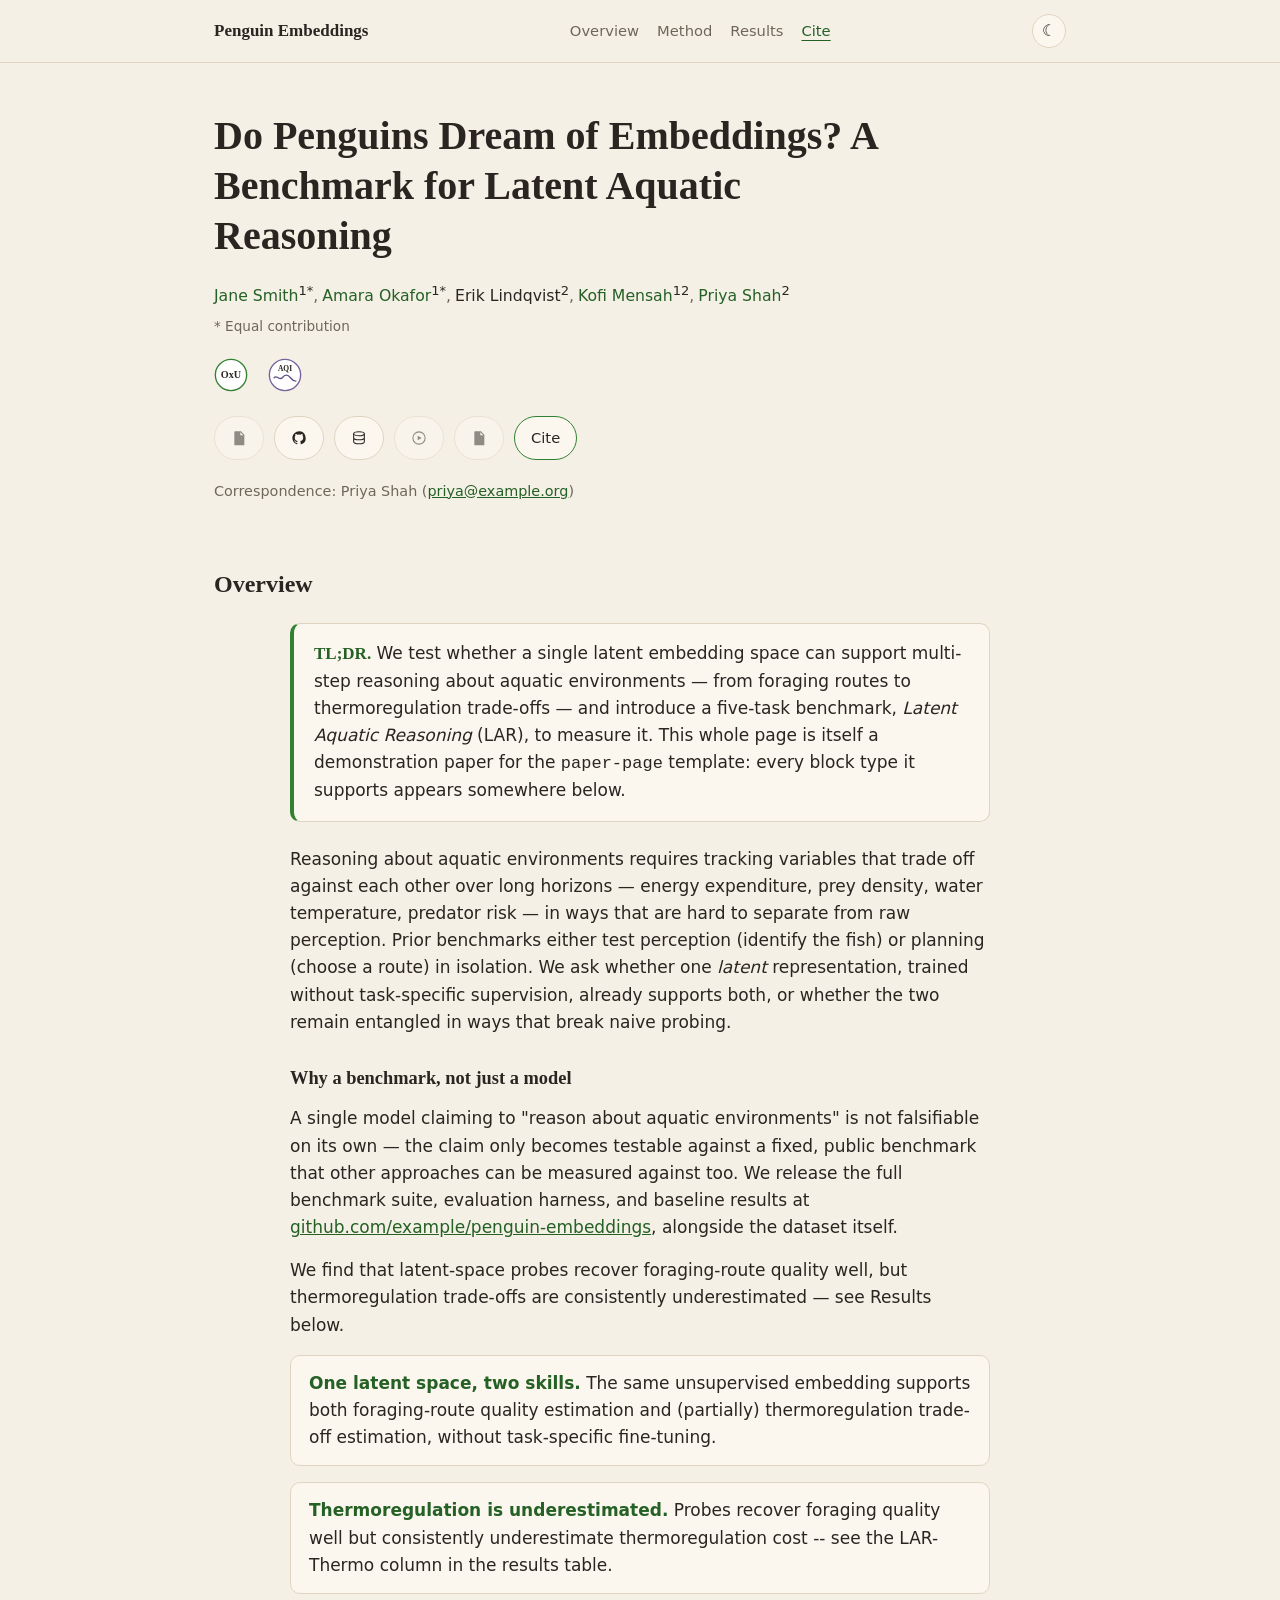
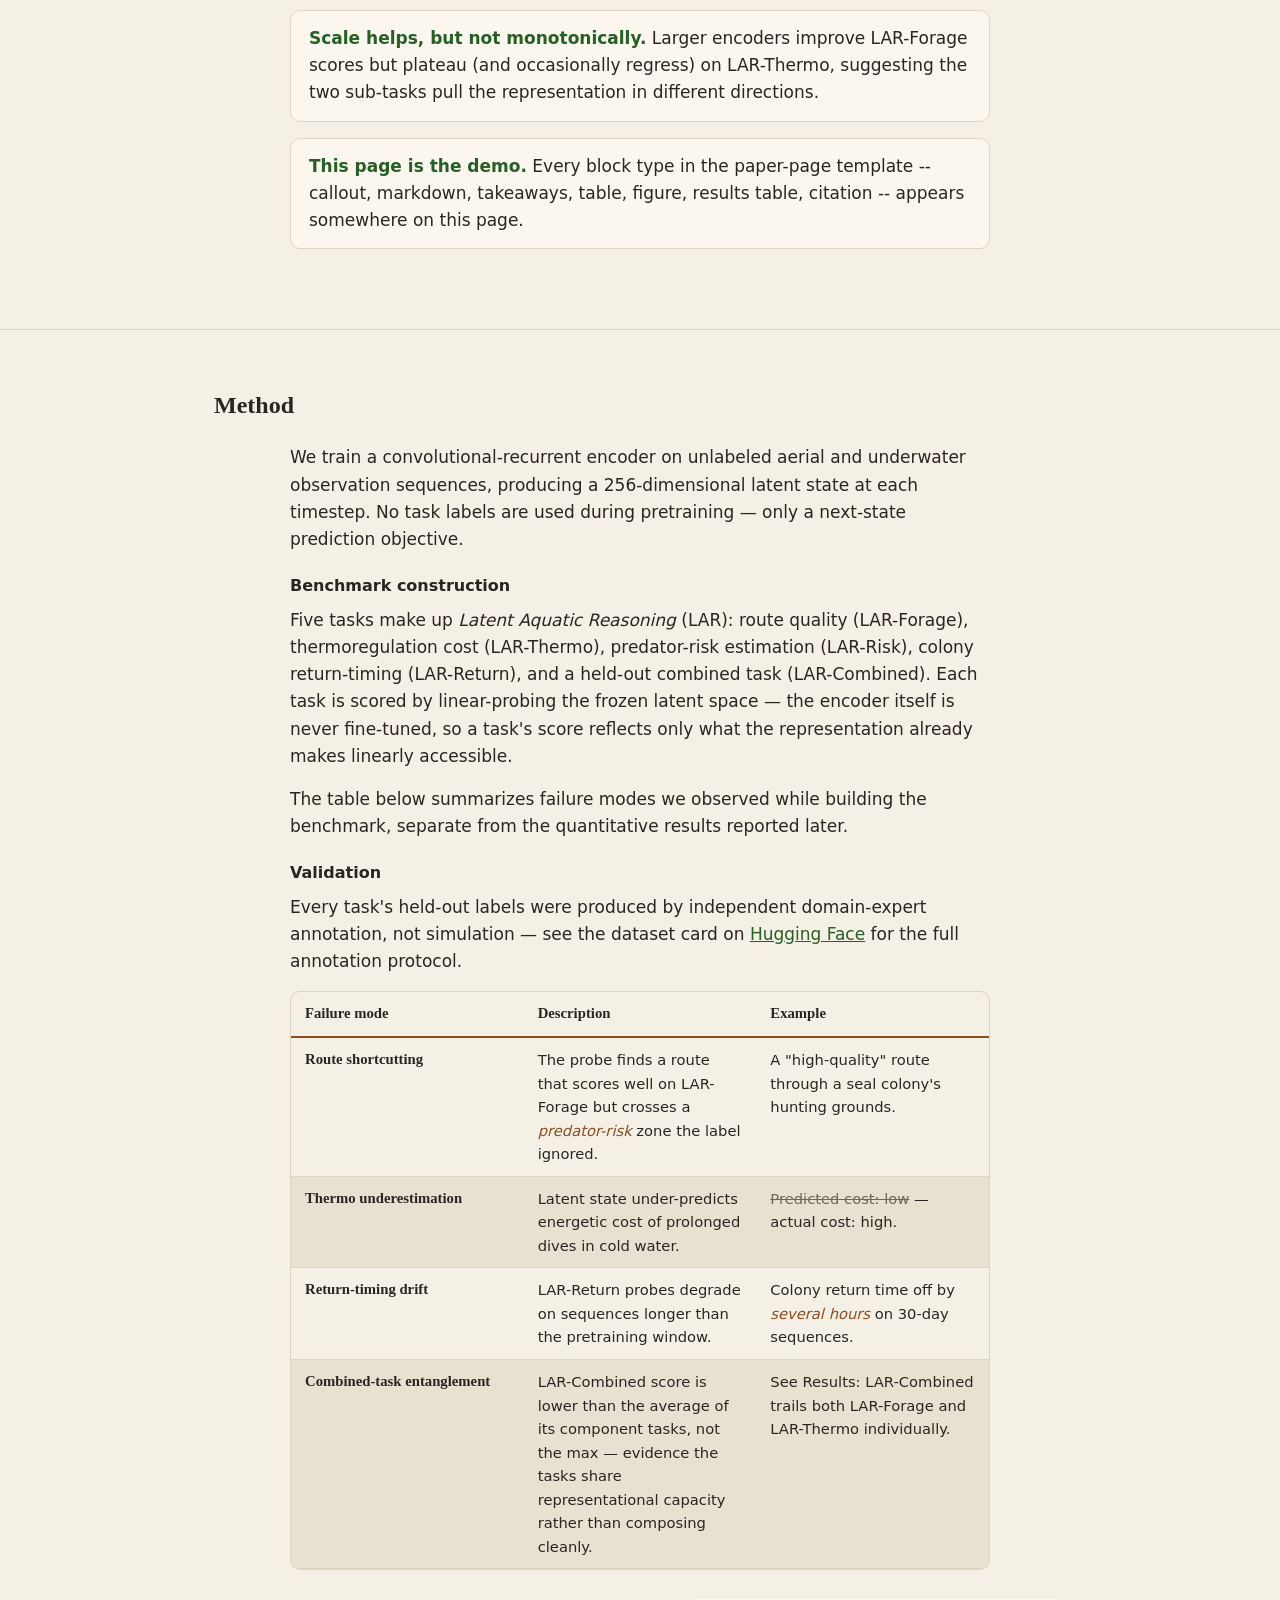
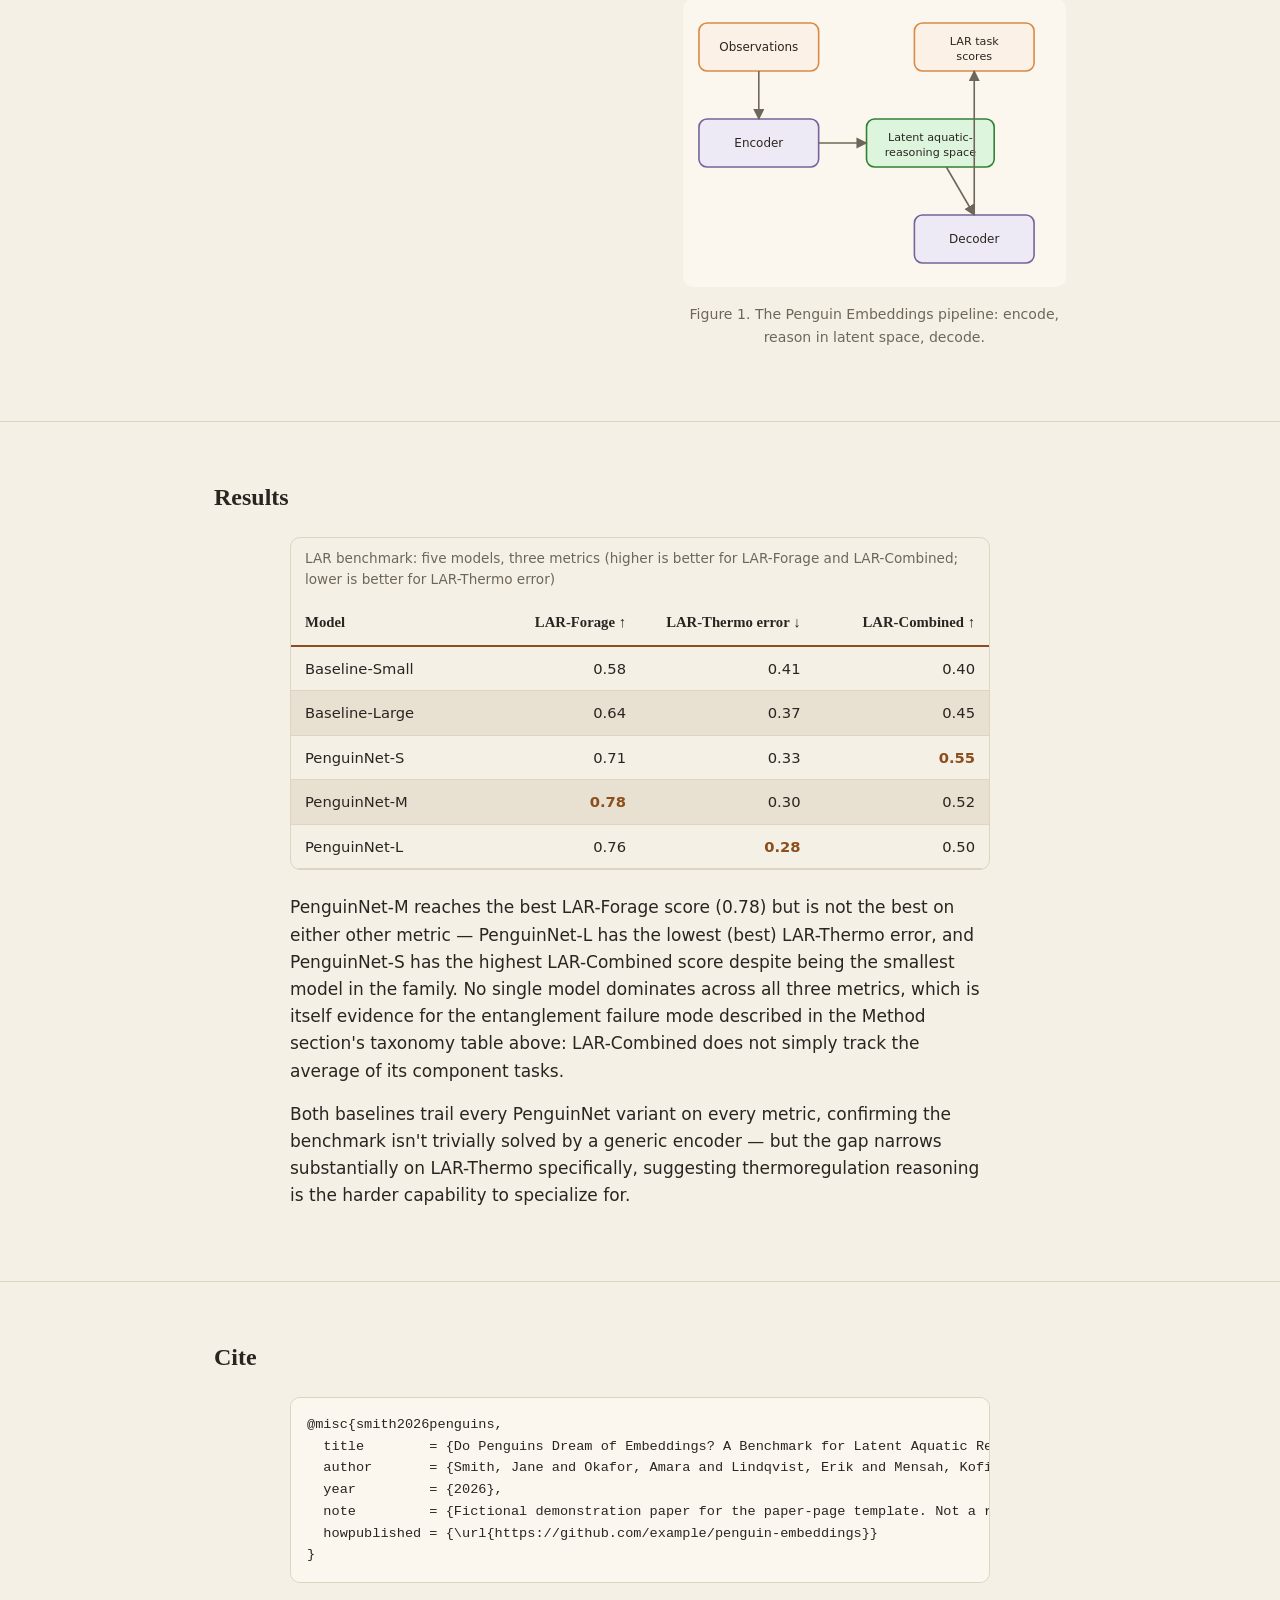
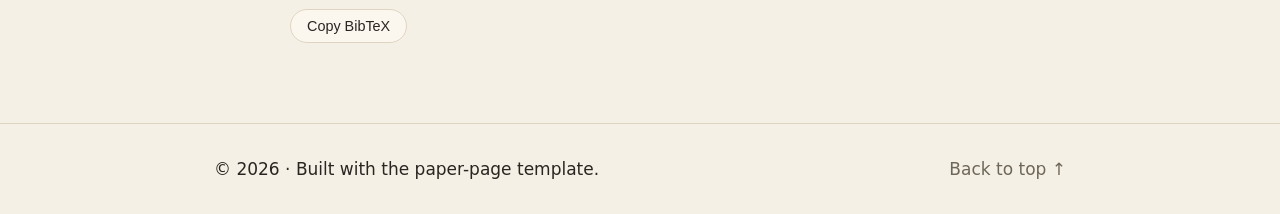
==== index.html @ 6094ab3c "Initial commit: paper page site scaffold Co-Authored-By: Claude Sonnet 5 <noreply@anthropic.com>" ====
<!doctype html>
<html lang="en">
<head>
<meta charset="UTF-8">
<meta name="viewport" content="width=device-width, initial-scale=1.0">

<!-- Favicon -- set once, matches project.yaml's social.favicon by hand until
     scripts/build.py exists to generate this from project.yaml directly
     (see tasks/00-overview.md's "out of scope" note). -->
<link rel="icon" type="image/svg+xml" href="assets/favicon.svg">

<!-- ============================================================
     Metadata below is PLACEHOLDER, hand-authored to match this demo
     paper's own project.yaml (tasks/06-demo-content.md). Forking this
     template today means updating project.yaml AND these tags by hand --
     see docs/01-principles.md #2 and tasks/00-overview.md's "out of
     scope" note. scripts/build.py (future) removes this duplication.
     ============================================================ -->
<title>Do Penguins Dream of Embeddings? A Benchmark for Latent Aquatic Reasoning</title>
<meta name="description" content="A benchmark and template demonstration paper testing whether latent embeddings support aquatic reasoning tasks, used here to exercise every block type in the paper-page template.">
<link rel="canonical" href="TODO">

<meta property="og:type" content="article">
<meta property="og:title" content="Do Penguins Dream of Embeddings? A Benchmark for Latent Aquatic Reasoning">
<meta property="og:description" content="A benchmark and template demonstration paper testing whether latent embeddings support aquatic reasoning tasks.">
<meta property="og:image" content="TODO -- absolute URL to assets/og-image.svg">
<meta property="og:url" content="TODO">

<meta name="twitter:card" content="summary_large_image">
<meta name="twitter:title" content="Do Penguins Dream of Embeddings? A Benchmark for Latent Aquatic Reasoning">
<meta name="twitter:description" content="A benchmark and template demonstration paper testing whether latent embeddings support aquatic reasoning tasks.">
<meta name="twitter:image" content="assets/og-image.svg">

<meta name="citation_title" content="Do Penguins Dream of Embeddings? A Benchmark for Latent Aquatic Reasoning">
<meta name="citation_author" content="Smith, Jane">
<meta name="citation_author" content="Okafor, Amara">
<meta name="citation_author" content="Lindqvist, Erik">
<meta name="citation_author" content="Mensah, Kofi">
<meta name="citation_author" content="Shah, Priya">

<link rel="stylesheet" href="template/css/style.css">

<!-- Engine scripts, in dependency order -->
<script src="template/js/palettes.js"></script>
<script src="template/js/theme.js"></script>

<!-- ============================================================
     THEME BOOTSTRAP -- applies a default palette + light/dark mode
     before first paint (no flash of unstyled content). render.js
     re-applies the *configured* palette once project.yaml loads -- a
     brief palette swap is possible, not a layout flash. See
     tasks/02-engine-shell.md's accepted tradeoff (build.py, deferred,
     will remove this by inlining the configured palette statically).
     ============================================================ -->
<script>
  (function () {
    try {
      var stored = localStorage.getItem("theme");
      var mode = stored || (window.matchMedia("(prefers-color-scheme: dark)").matches ? "dark" : "light");
      document.documentElement.setAttribute("data-theme", mode);
      if (typeof applyTheme === "function") applyTheme({ palette: "sage", overrides: {} }, mode);
    } catch (e) {
      /* localStorage/matchMedia unavailable -- default light stylesheet applies. */
    }
  })();
</script>
</head>
<body>

<a class="skip-link" href="#main">Skip to content</a>
<div id="scroll-progress" aria-hidden="true"></div>

<header class="site-header">
  <div class="nav-inner">
    <a class="wordmark" id="wordmark" href="#top"></a>
    <nav id="site-nav" aria-label="Section"></nav>
    <button id="theme-toggle" type="button" aria-label="Switch to dark theme" aria-pressed="false">☾</button>
  </div>
</header>

<section id="top" class="hero">
  <div class="wrap">
    <h1 id="hero-title"></h1>
    <ul id="author-list"></ul>
    <p id="equal-contribution-note" hidden>* Equal contribution</p>
    <div id="affiliation-logos"></div>
    <div id="resource-buttons"></div>
    <p id="correspondence" hidden>
      Correspondence: <span id="correspondence-name"></span>
      (<a id="correspondence-email" href="#"></a>)
    </p>
  </div>
</section>

<!-- Entirely built by template/js/render.js from project.yaml's sections[] --
     no per-paper markup belongs here, only what the engine generates. -->
<main id="main"></main>

<footer class="site-footer">
  <div class="wrap">
    <div id="footer-note"></div>
    <a href="#top">Back to top ↑</a>
  </div>
</footer>

<noscript>
  <p style="padding:24px;max-width:700px;margin:0 auto;">
    This page needs JavaScript to load its content (title, authors, sections) from
    project.yaml/authors.yaml/content/. Please enable JavaScript, or see this
    repository's source files directly.
  </p>
</noscript>

<!-- Engine scripts, in dependency order. yaml-lite.js/palettes.js/theme.js are
     loaded in <head> already (palettes.js/theme.js needed pre-paint; yaml-lite.js
     is needed before render.js runs but has no pre-paint role). -->
<script src="template/js/yaml-lite.js"></script>
<script src="template/js/markdown.js"></script>
<script src="template/js/tables.js"></script>
<script src="template/js/results-table.js"></script>
<script src="template/js/blocks.js"></script>
<script src="template/js/people.js"></script>
<script src="template/js/render.js"></script>

</body>
</html>
---- template/css/style.css ----
/* ============================================================================
   PAPER-PAGE ENGINE STYLESHEET
   ============================================================================
   Every rule below reads colours/fonts/sizes only from the CSS custom
   properties declared under THEME TOKENS. template/js/theme.js overwrites
   those properties at runtime from project.yaml's theme: block (see
   tasks/03-engine-js-foundation.md) -- the literal values in :root and
   [data-theme="dark"] below are only the no-JS fallback (same convention as
   when-rubrics-fail/legal-reward-bench). They default to the "sage" named
   palette (template/js/palettes.js) so a JS-disabled visitor still sees a
   coherent, on-brand page rather than unstyled HTML.
   ============================================================================ */

*, *::before, *::after { box-sizing: border-box; }
html { scroll-padding-top: var(--header-height, 72px); }
body { margin: 0; }

/* ----------------------------------------------------------------------
   THEME TOKENS
   ---------------------------------------------------------------------- */
:root {
  --color-bg: #F5F0E6;
  --color-surface: #FBF7EF;
  --color-text: #2A2521;
  --color-text-muted: #6E6759;
  --color-border: #DED4C0;
  --color-rule: #C9BC9E;
  --color-link: #256025;
  --color-link-hover: #16350F;
  --color-focus: #256025;

  --green-dark: #328132;   --green-mid: #61CA53;   --green-light: #DCF5DC;   --green-text: #256025;
  --purple-dark: #75639B;  --purple-mid: #B7A9D6;  --purple-light: #EEEAF5;  --purple-text: #5F5085;
  --orange-dark: #D98A45;  --orange-mid: #F1C38F;  --orange-light: #FBF1E6;  --orange-text: #8C4E1C;

  --font-serif: ui-serif, Georgia, "Iowan Old Style", "Times New Roman", serif;
  --font-sans: system-ui, -apple-system, "Segoe UI", Roboto, sans-serif;
  --font-mono: ui-monospace, SFMono-Regular, Consolas, "Liberation Mono", monospace;
  --font-size-hero-title: clamp(1.7rem, 3.4vw, 2.5rem);
  --font-size-body: 17px;
  --font-size-body-mobile: 16px;

  --content-width: 900px;
  --prose-width: 700px;
  --radius: 10px;
  --radius-pill: 999px;
}

[data-theme="dark"] {
  --color-bg: #1E1A16;
  --color-surface: #28231E;
  --color-text: #EDE6D8;
  --color-text-muted: #A79C8A;
  --color-border: #3A332B;
  --color-rule: #453D33;
  --color-link: #6E9C64;
  --color-link-hover: #86B77B;
  --color-focus: #6E9C64;

  --green-dark: #61CA53;   --green-mid: #61CA53;   --green-light: #26301F;   --green-text: #6E9C64;
  --purple-dark: #B7A9D6;  --purple-mid: #B7A9D6;  --purple-light: #2A2733;  --purple-text: #C6BADF;
  --orange-dark: #D98A45;  --orange-mid: #F1C38F;  --orange-light: #332822;  --orange-text: #E2A468;
}

/* ----------------------------------------------------------------------
   BASE
   ---------------------------------------------------------------------- */
body {
  background: var(--color-bg);
  color: var(--color-text);
  font-family: var(--font-sans);
  font-size: var(--font-size-body);
  line-height: 1.6;
}
a { color: var(--color-link); }
a:hover, a:focus-visible { color: var(--color-link-hover); }
:focus-visible { outline: 2px solid var(--color-focus); outline-offset: 2px; }

.skip-link {
  position: absolute; left: -9999px; top: 0; z-index: 100;
  background: var(--color-surface); color: var(--color-text);
  padding: 10px 16px; border-radius: var(--radius);
}
.skip-link:focus { left: 12px; top: 12px; }

#scroll-progress {
  position: fixed; top: 0; left: 0; height: 2px; width: 0%;
  background: var(--green-dark); z-index: 200; transition: width 80ms linear;
}

.wrap {
  max-width: var(--content-width);
  margin: 0 auto;
  padding: 0 24px;
  display: flow-root; /* contains floated figures */
}

/* ----------------------------------------------------------------------
   HEADER / NAV
   ---------------------------------------------------------------------- */
.site-header {
  position: sticky; top: 0; z-index: 50;
  background: color-mix(in srgb, var(--color-bg), transparent 8%);
  backdrop-filter: blur(6px);
  border-bottom: 1px solid var(--color-border);
}
.nav-inner {
  max-width: var(--content-width); margin: 0 auto; padding: 14px 24px;
  display: flex; align-items: center; justify-content: space-between; gap: 16px;
}
.wordmark { font-family: var(--font-serif); font-weight: 700; text-decoration: none; color: var(--color-text); }
#site-nav { display: flex; align-items: center; gap: 18px; }
#site-nav a { color: var(--color-text-muted); text-decoration: none; font-size: 0.92rem; }
#site-nav a[aria-current="true"] { color: var(--green-text); text-decoration: underline; text-underline-offset: 4px; }
#theme-toggle {
  width: 34px; height: 34px; border-radius: 50%;
  border: 1px solid var(--color-border); background: var(--color-surface); color: var(--color-text);
  cursor: pointer; font-size: 1rem; line-height: 1;
}
#theme-toggle:hover { border-color: var(--green-dark); }

/* ----------------------------------------------------------------------
   HERO
   ---------------------------------------------------------------------- */
.hero { padding: 48px 0 40px; }
#hero-title {
  font-family: var(--font-serif); font-size: var(--font-size-hero-title);
  line-height: 1.25; max-width: var(--prose-width); margin: 0 0 20px;
}
#author-list { list-style: none; margin: 0 0 8px; padding: 0; display: flex; flex-wrap: wrap; gap: 0 4px; }
.author { font-size: 0.98rem; }
.author a { text-decoration: none; }
.author a:hover { text-decoration: underline; }
.author-noLink { color: var(--color-text); }
.author-sep { color: var(--color-text-muted); }
#equal-contribution-note { font-size: 0.85rem; color: var(--color-text-muted); margin: 0 0 20px; }

#affiliation-logos { display: flex; align-items: center; gap: 20px; margin: 4px 0 24px; flex-wrap: wrap; }
#affiliation-logos img { height: 34px; width: auto; }
[data-theme="dark"] #affiliation-logos img.affiliation-logo-invert { filter: invert(1) brightness(1.6); }

#resource-buttons { display: flex; flex-wrap: wrap; gap: 10px; margin-bottom: 20px; }
.btn {
  display: inline-flex; align-items: center; gap: 8px;
  padding: 9px 16px; border-radius: var(--radius-pill);
  border: 1px solid var(--color-border); background: var(--color-surface);
  color: var(--color-text); text-decoration: none; font-size: 0.92rem;
}
.btn:hover { border-color: var(--green-dark); background: var(--green-light); color: var(--color-text); }
.btn-disabled { opacity: 0.5; cursor: default; }
.btn-disabled:hover { border-color: var(--color-border); background: var(--color-surface); }
.btn-cite { border-color: var(--green-dark); }
.btn-icon { width: 16px; height: 16px; display: inline-block; }
.btn-icon-arxiv { width: auto; height: 14px; }
.visually-hidden {
  position: absolute; width: 1px; height: 1px; padding: 0; margin: -1px;
  overflow: hidden; clip: rect(0,0,0,0); white-space: nowrap; border: 0;
}

#correspondence { font-size: 0.9rem; color: var(--color-text-muted); }
#correspondence a { color: var(--color-link); }

/* ----------------------------------------------------------------------
   MAIN / SECTION RHYTHM
   ---------------------------------------------------------------------- */
main#main > section {
  padding: 56px 0; border-top: 1px solid var(--color-border);
}
/* Consecutive sections that belong to the same logical group in project.yaml
   (i.e. every section except the first rendered) keep this rhythm; the very
   first rendered section reads as a continuation of the hero, not a new
   "chapter" -- no border/top padding. Unlike the current repos' hardcoded
   #overview/#problem/#takeaways rule, this targets the FIRST section render.js
   generates, generically, whatever its id. */
main#main > section:first-child { border-top: none; padding-top: 8px; }

/* Descendant (not just direct-child) selectors -- a section's own title is
   a direct .wrap > h2, but mdBlock's heading pass (template/js/markdown.js)
   can also emit h2/h3/h4 nested one level deeper inside a block's own
   container div, and both should read consistently. */
main#main h2 {
  font-family: var(--font-serif); font-size: 1.5rem; margin: 0 0 20px;
}
main#main h3 {
  font-family: var(--font-serif); font-size: 1.15rem; margin: 28px 0 12px;
}
main#main h4 {
  font-family: var(--font-sans); font-size: 1rem; font-weight: 700; margin: 20px 0 8px;
}

.prose, .block-markdown {
  max-width: var(--prose-width); margin: 0 auto;
}
.prose p, .block-markdown p { margin: 0 0 16px; }
.prose ul, .prose ol, .block-markdown ul, .block-markdown ol { max-width: var(--prose-width); margin: 0 auto 16px; padding-left: 1.4em; }

.block-unsupported {
  max-width: var(--prose-width); margin: 0 auto 16px;
  padding: 12px 16px; border: 1px dashed var(--color-border); border-radius: var(--radius);
  color: var(--color-text-muted); font-size: 0.9rem;
}

/* ----------------------------------------------------------------------
   FIGURES
   ---------------------------------------------------------------------- */
figure { max-width: var(--prose-width); margin: 24px auto; text-align: center; }
figure img { max-width: 100%; border-radius: var(--radius); }
figcaption { font-size: 0.88rem; color: var(--color-text-muted); margin-top: 8px; }

.fig-left, .fig-right { max-width: 45%; margin-bottom: 1em; }
.fig-left { float: left; margin: 0.3em 24px 1em 0; }
.fig-right { float: right; margin: 0.3em 0 1em 24px; }

/* ----------------------------------------------------------------------
   TABLES (qualitative + results)
   ---------------------------------------------------------------------- */
.table-scroll {
  max-width: var(--prose-width); margin: 0 auto 24px;
  border: 1px solid var(--color-border); border-radius: var(--radius);
  overflow-x: auto;
}
.md-table { table-layout: fixed; width: 100%; min-width: 480px; border-collapse: collapse; font-size: 0.92rem; }
.md-table caption { text-align: left; padding: 10px 14px; font-size: 0.85rem; color: var(--color-text-muted); }
.md-table thead th {
  font-family: var(--font-serif); font-weight: 700; text-align: left;
  padding: 10px 14px; border-bottom: 2px solid var(--orange-text);
}
.md-table td { padding: 10px 14px; border-bottom: 1px solid var(--color-border); vertical-align: top; }
.md-table tbody tr:nth-child(even) td {
  background: color-mix(in srgb, var(--color-bg), var(--color-border) 55%);
}
[data-theme="dark"] .md-table tbody tr:nth-child(even) td { background: var(--color-surface); }
.md-table-key { font-family: var(--font-serif); font-weight: 700; }
.md-table em { font-style: italic; color: var(--orange-text); }
.md-table s { color: var(--color-text-muted); }

.results-table td[data-col-type="number"], .results-table th[data-col-type="number"] {
  text-align: right; font-variant-numeric: tabular-nums;
}
.results-table td.best { font-weight: 700; color: var(--orange-text); }

@media (max-width: 600px) {
  .md-table td:nth-child(3), .md-table th:nth-child(3) { display: none; }
  .md-table td, .md-table thead th { padding: 8px 10px; font-size: 0.85rem; }
  .fig-left, .fig-right { float: none; max-width: var(--prose-width); margin: 0.3em auto 1em; text-align: center; }
}

/* ----------------------------------------------------------------------
   TAKEAWAYS
   ---------------------------------------------------------------------- */
.takeaways-grid {
  display: flex; flex-direction: column; gap: 16px;
  max-width: var(--prose-width); margin: 0 auto 24px;
}
.takeaway {
  display: block; background: var(--color-surface); border: 1px solid var(--color-border);
  border-radius: var(--radius); padding: 14px 18px; text-decoration: none; color: inherit;
}
a.takeaway:hover, a.takeaway:focus-visible { background: var(--green-light); border-color: var(--green-dark); }
.takeaway strong { color: var(--green-text); }

/* ----------------------------------------------------------------------
   CALLOUT
   ---------------------------------------------------------------------- */
.callout {
  max-width: var(--prose-width); margin: 0 auto 24px;
  background: var(--color-surface); border: 1px solid var(--color-border);
  border-left: 4px solid var(--green-dark); border-radius: var(--radius);
  padding: 16px 20px;
}
.callout p { margin: 0 0 10px; }
.callout p:last-child { margin-bottom: 0; }
.callout strong { color: var(--green-text); font-family: var(--font-serif); }
.callout-tldr { border-left-color: var(--green-dark); }

/* ----------------------------------------------------------------------
   CITATION
   ---------------------------------------------------------------------- */
.citation-block { max-width: var(--prose-width); margin: 0 auto; }
#bibtex-block {
  background: var(--color-surface); border: 1px solid var(--color-border); border-radius: var(--radius);
  padding: 16px; font-family: var(--font-mono); font-size: 0.85rem; overflow-x: auto; white-space: pre;
}
#copy-bibtex-btn {
  margin-top: 12px; padding: 8px 16px; border-radius: var(--radius-pill);
  border: 1px solid var(--color-border); background: var(--color-surface); color: var(--color-text);
  cursor: pointer; font-size: 0.9rem;
}
#copy-bibtex-btn.copied { border-color: var(--green-dark); color: var(--green-text); }

/* ----------------------------------------------------------------------
   FOOTER
   ---------------------------------------------------------------------- */
.site-footer { border-top: 1px solid var(--color-border); padding: 32px 0; margin-top: 24px; }
.site-footer .wrap { display: flex; justify-content: space-between; gap: 16px; flex-wrap: wrap; }
.site-footer a { color: var(--color-text-muted); text-decoration: none; }
.site-footer a:hover { color: var(--color-link); }

/* ----------------------------------------------------------------------
   RESPONSIVE
   ---------------------------------------------------------------------- */
@media (max-width: 768px) {
  main#main > section { padding: 40px 0; }
  .nav-inner { flex-wrap: wrap; }
  #site-nav { gap: 12px; }
}
@media (max-width: 480px) {
  body { font-size: var(--font-size-body-mobile); }
  .hero { padding-top: 32px; }
  #resource-buttons { gap: 8px; }
}
@media (prefers-reduced-motion: reduce) { html { scroll-behavior: auto; } }
@media (prefers-reduced-motion: no-preference) { html { scroll-behavior: smooth; } }
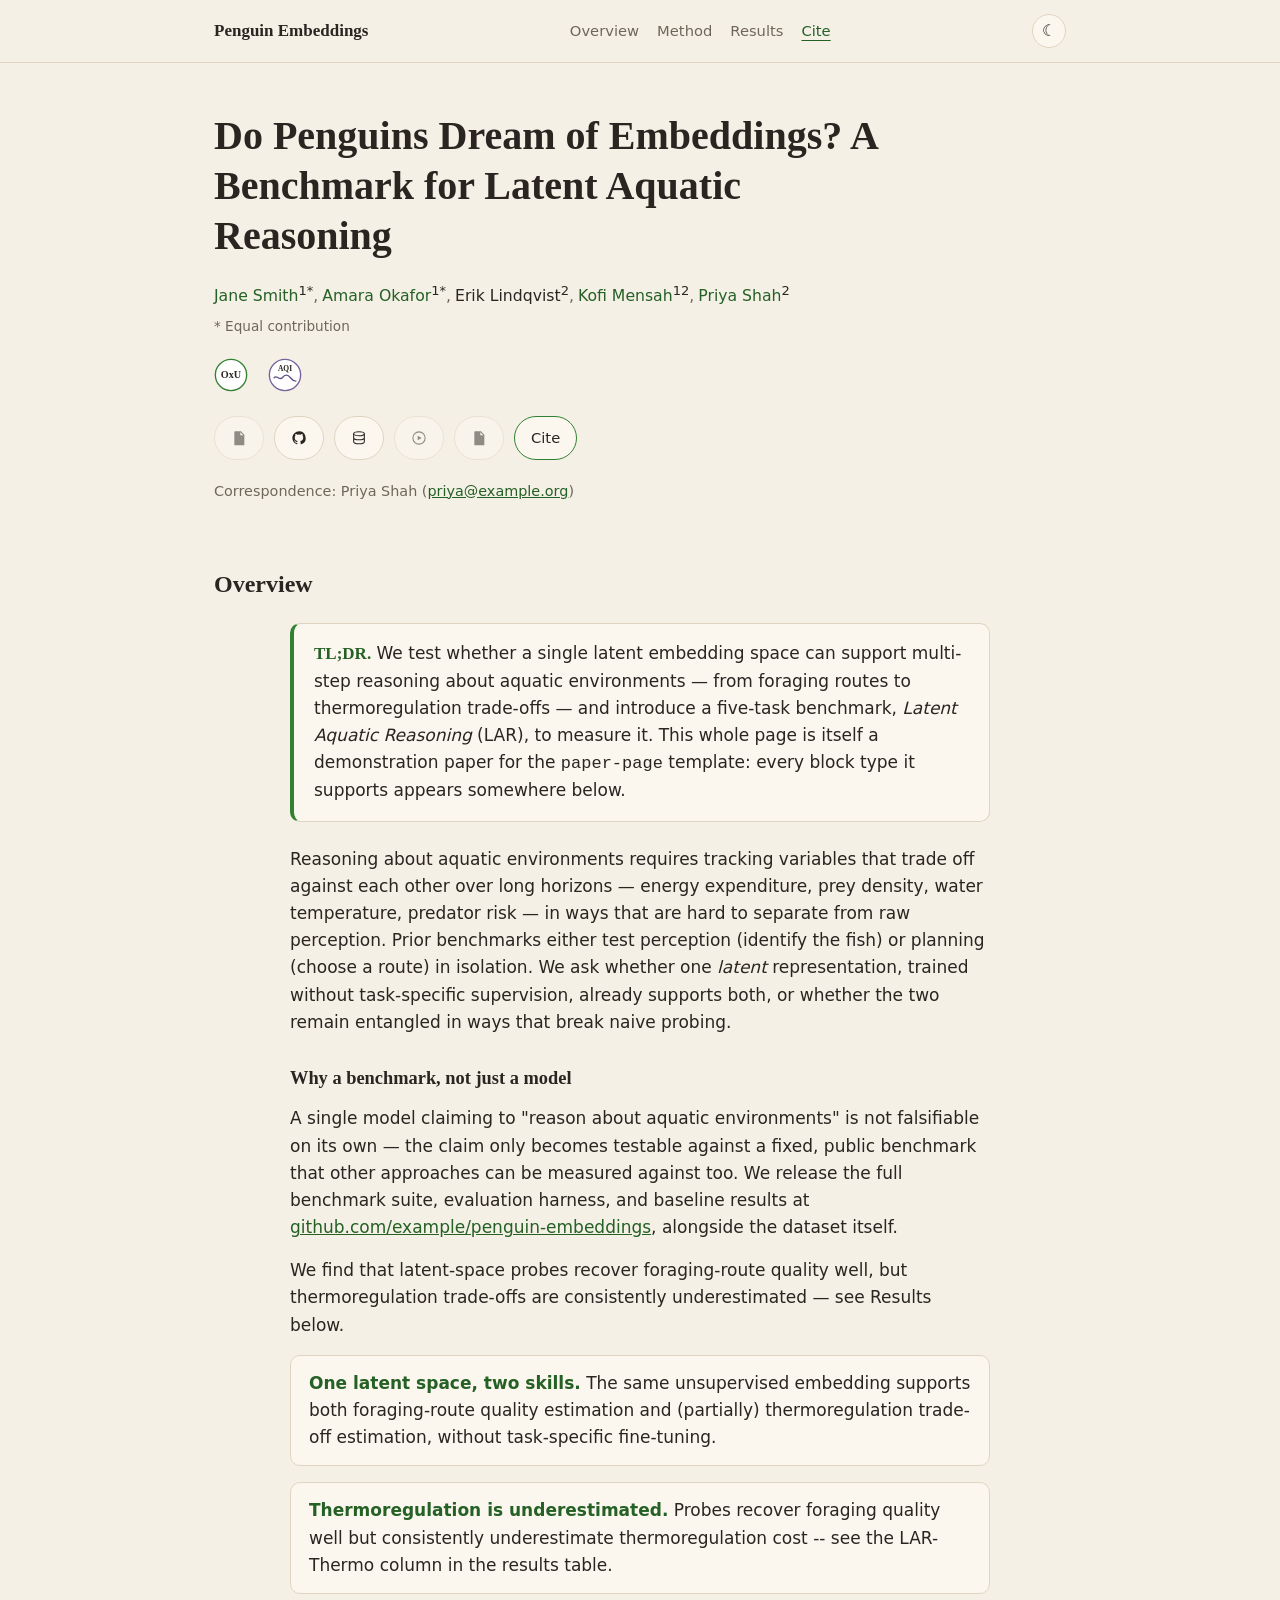
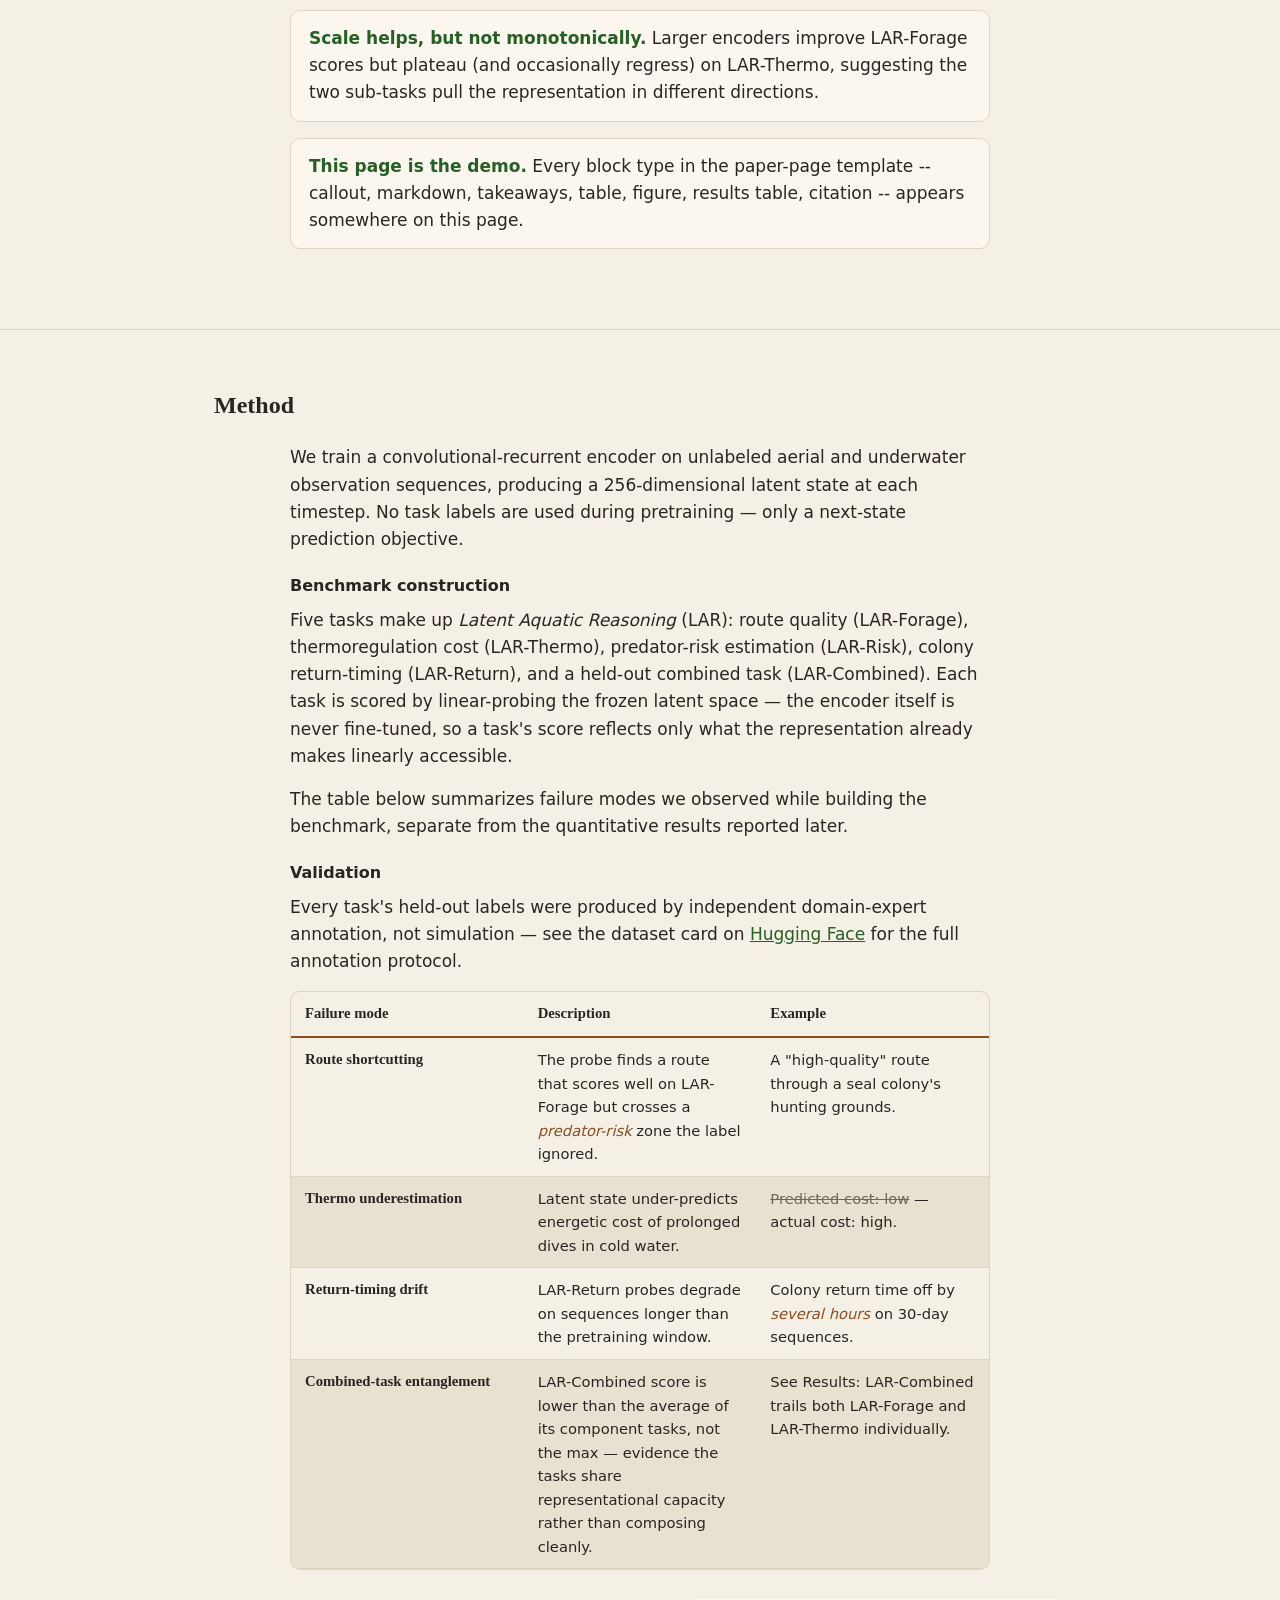
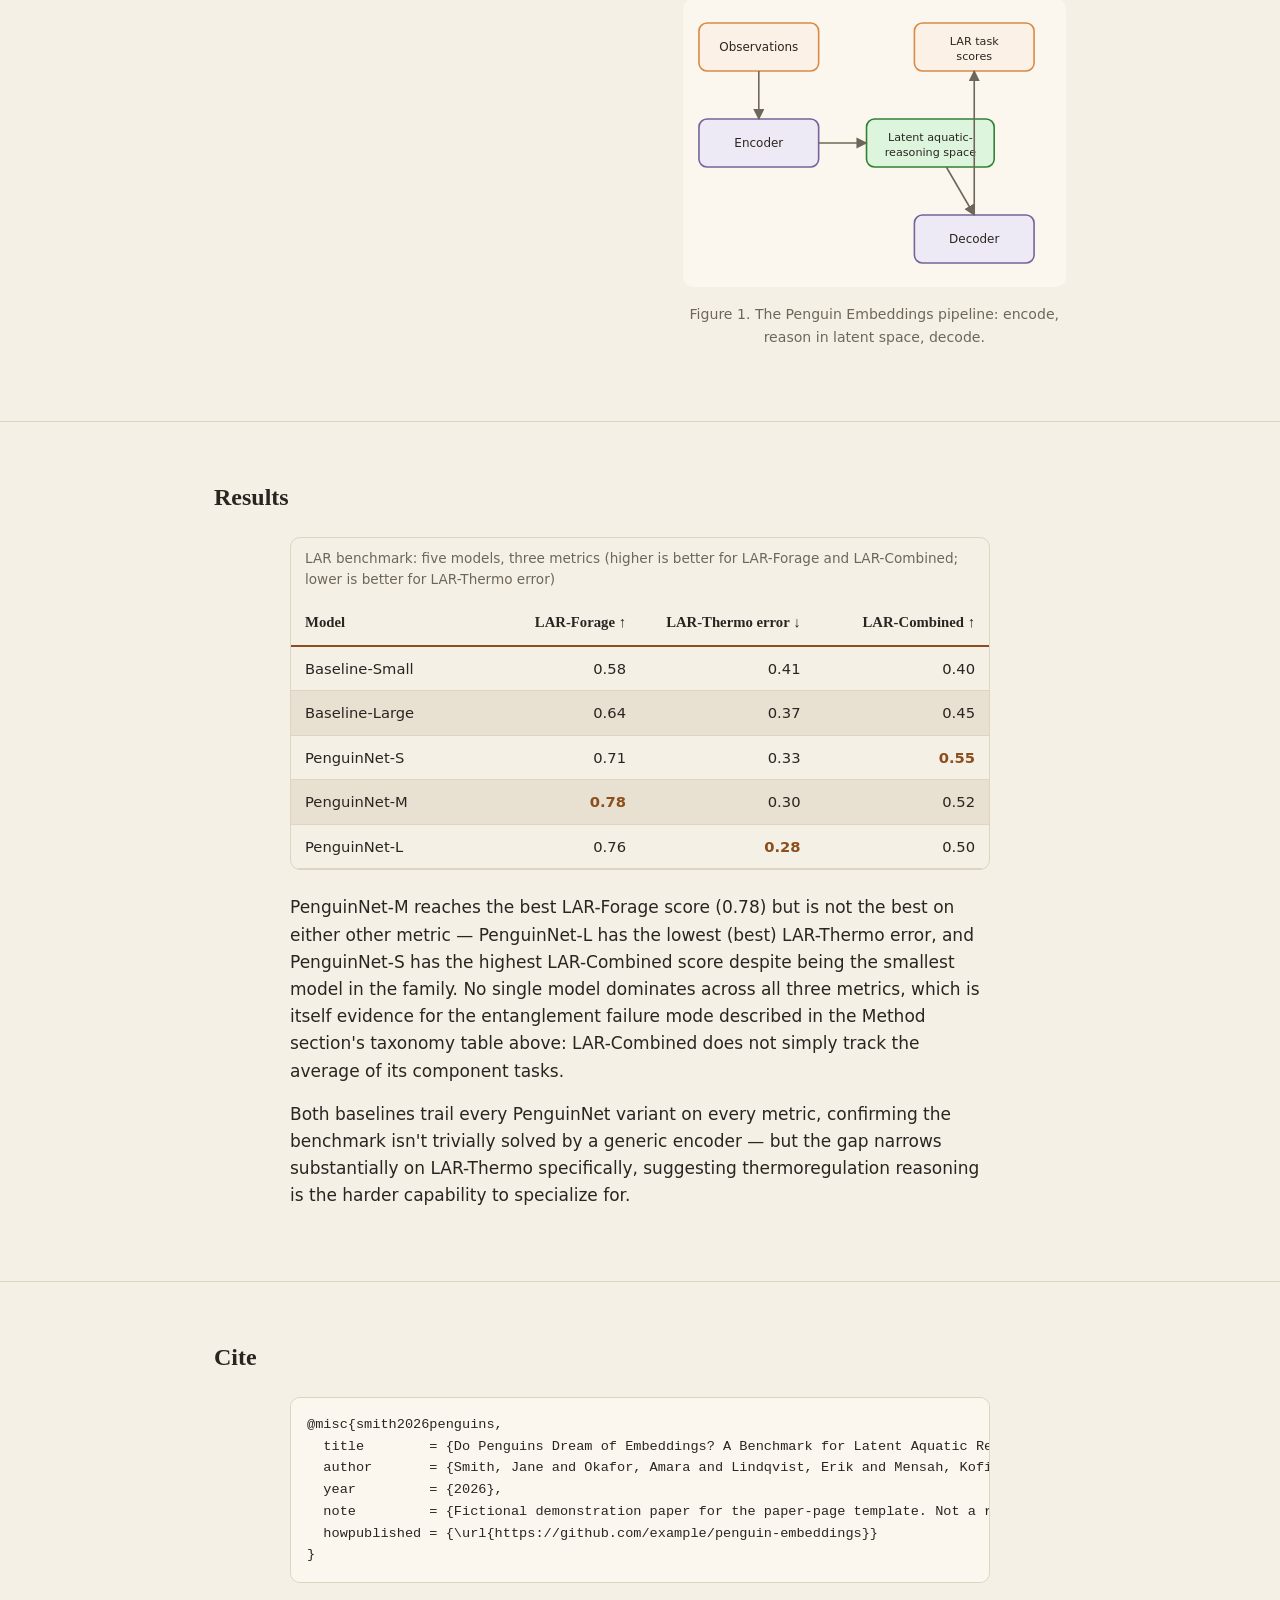
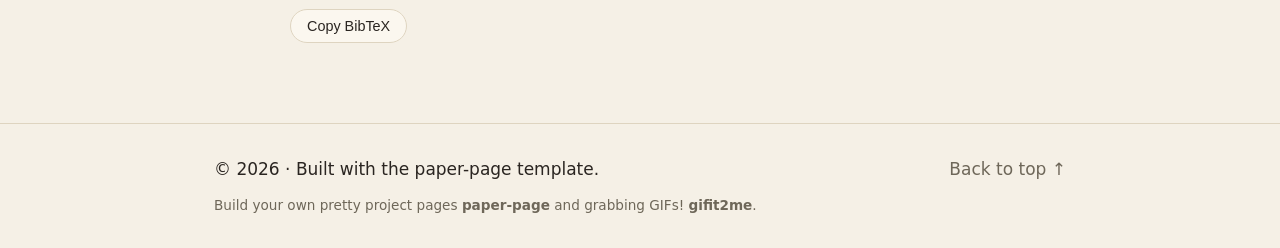
==== commit 34d8e438: "Add template/tool credit line to footer Static attribution for paper-page and gifit2me, hardcoded in" ====
--- a/index.html
+++ b/index.html
@@ -101,6 +101,14 @@
     <div id="footer-note"></div>
     <a href="#top">Back to top ↑</a>
   </div>
+  <div class="wrap footer-credit">
+    <p>
+      Build your own pretty project pages
+      <a href="https://github.com/FJFehr/paper-page"><strong>paper-page</strong></a>
+      and grabbing GIFs!
+      <a href="https://github.com/FJFehr/gifit2me"><strong>gifit2me</strong></a>.
+    </p>
+  </div>
 </footer>
 
 <noscript>
--- a/template/css/style.css
+++ b/template/css/style.css
@@ -295,6 +295,8 @@
 .site-footer .wrap { display: flex; justify-content: space-between; gap: 16px; flex-wrap: wrap; }
 .site-footer a { color: var(--color-text-muted); text-decoration: none; }
 .site-footer a:hover { color: var(--color-link); }
+.footer-credit { margin-top: 12px; justify-content: flex-start; }
+.footer-credit p { margin: 0; font-size: 0.85rem; color: var(--color-text-muted); }
 
 /* ----------------------------------------------------------------------
    RESPONSIVE
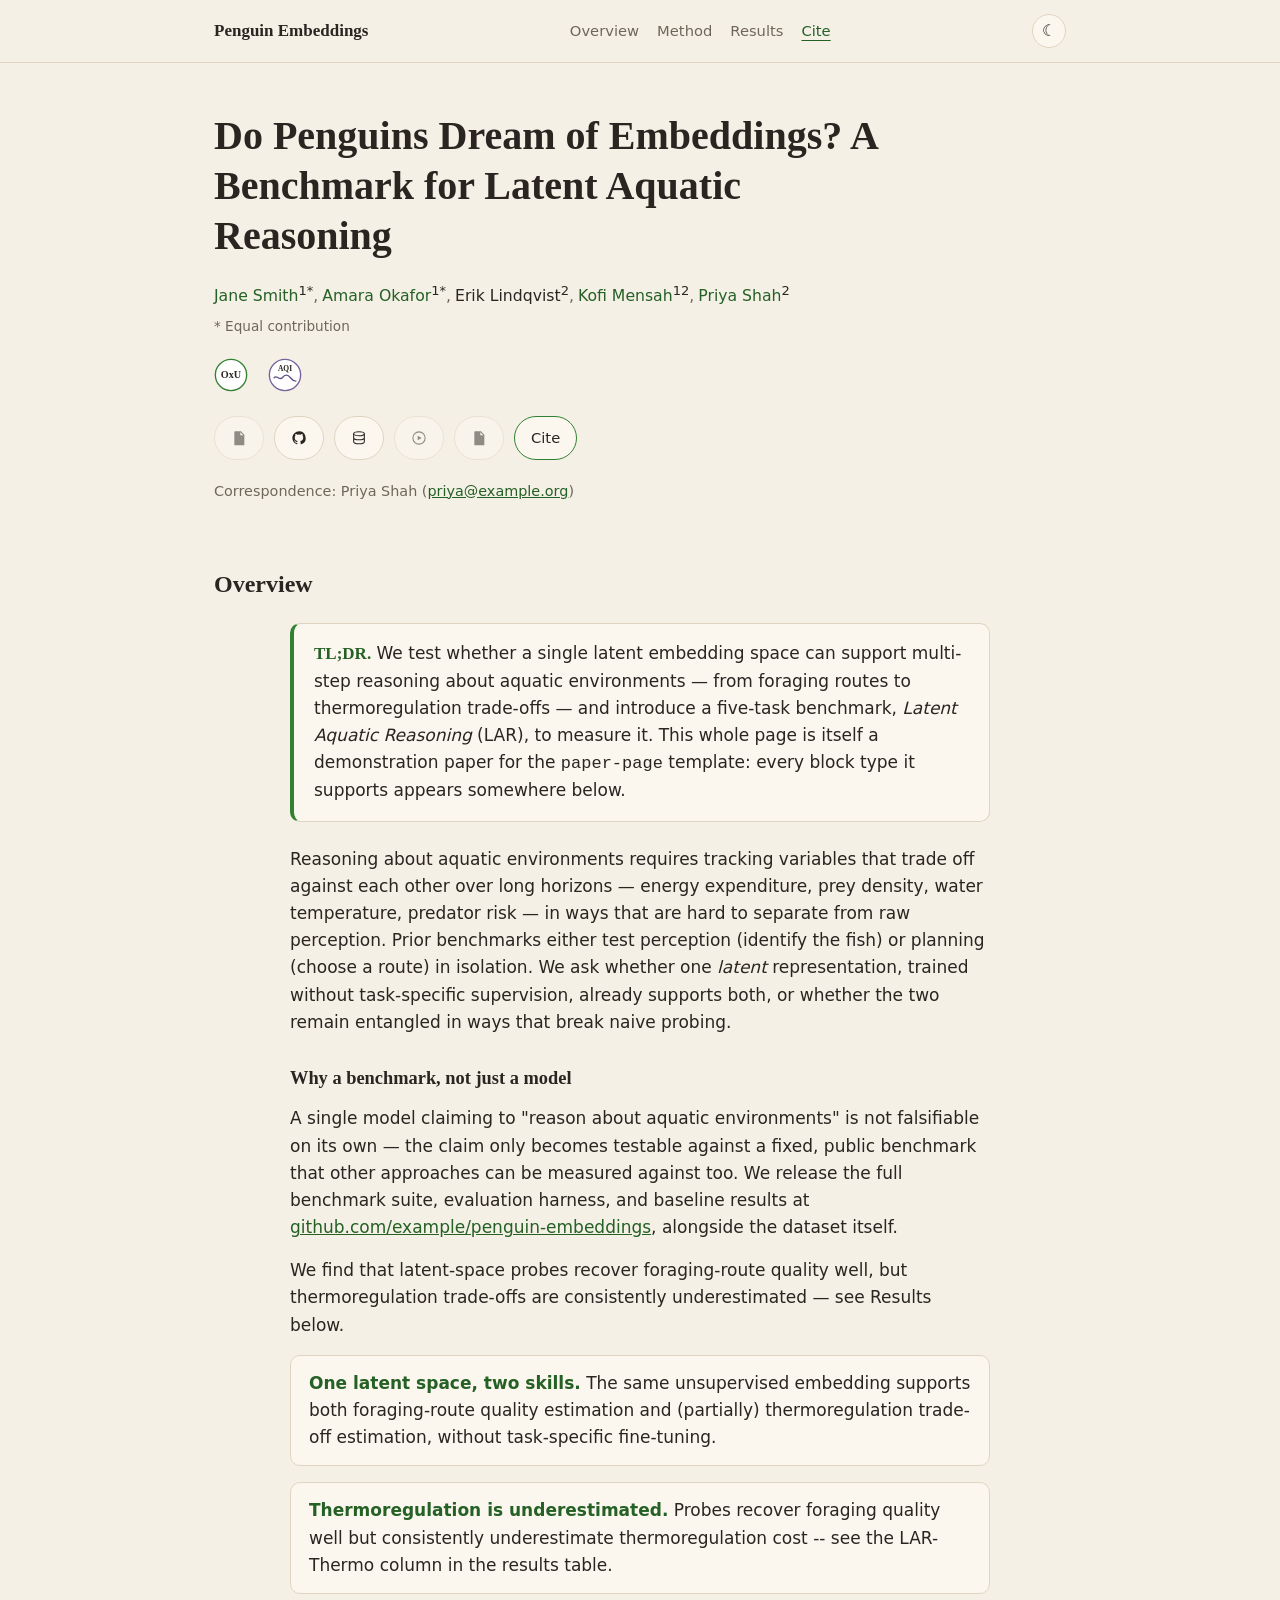
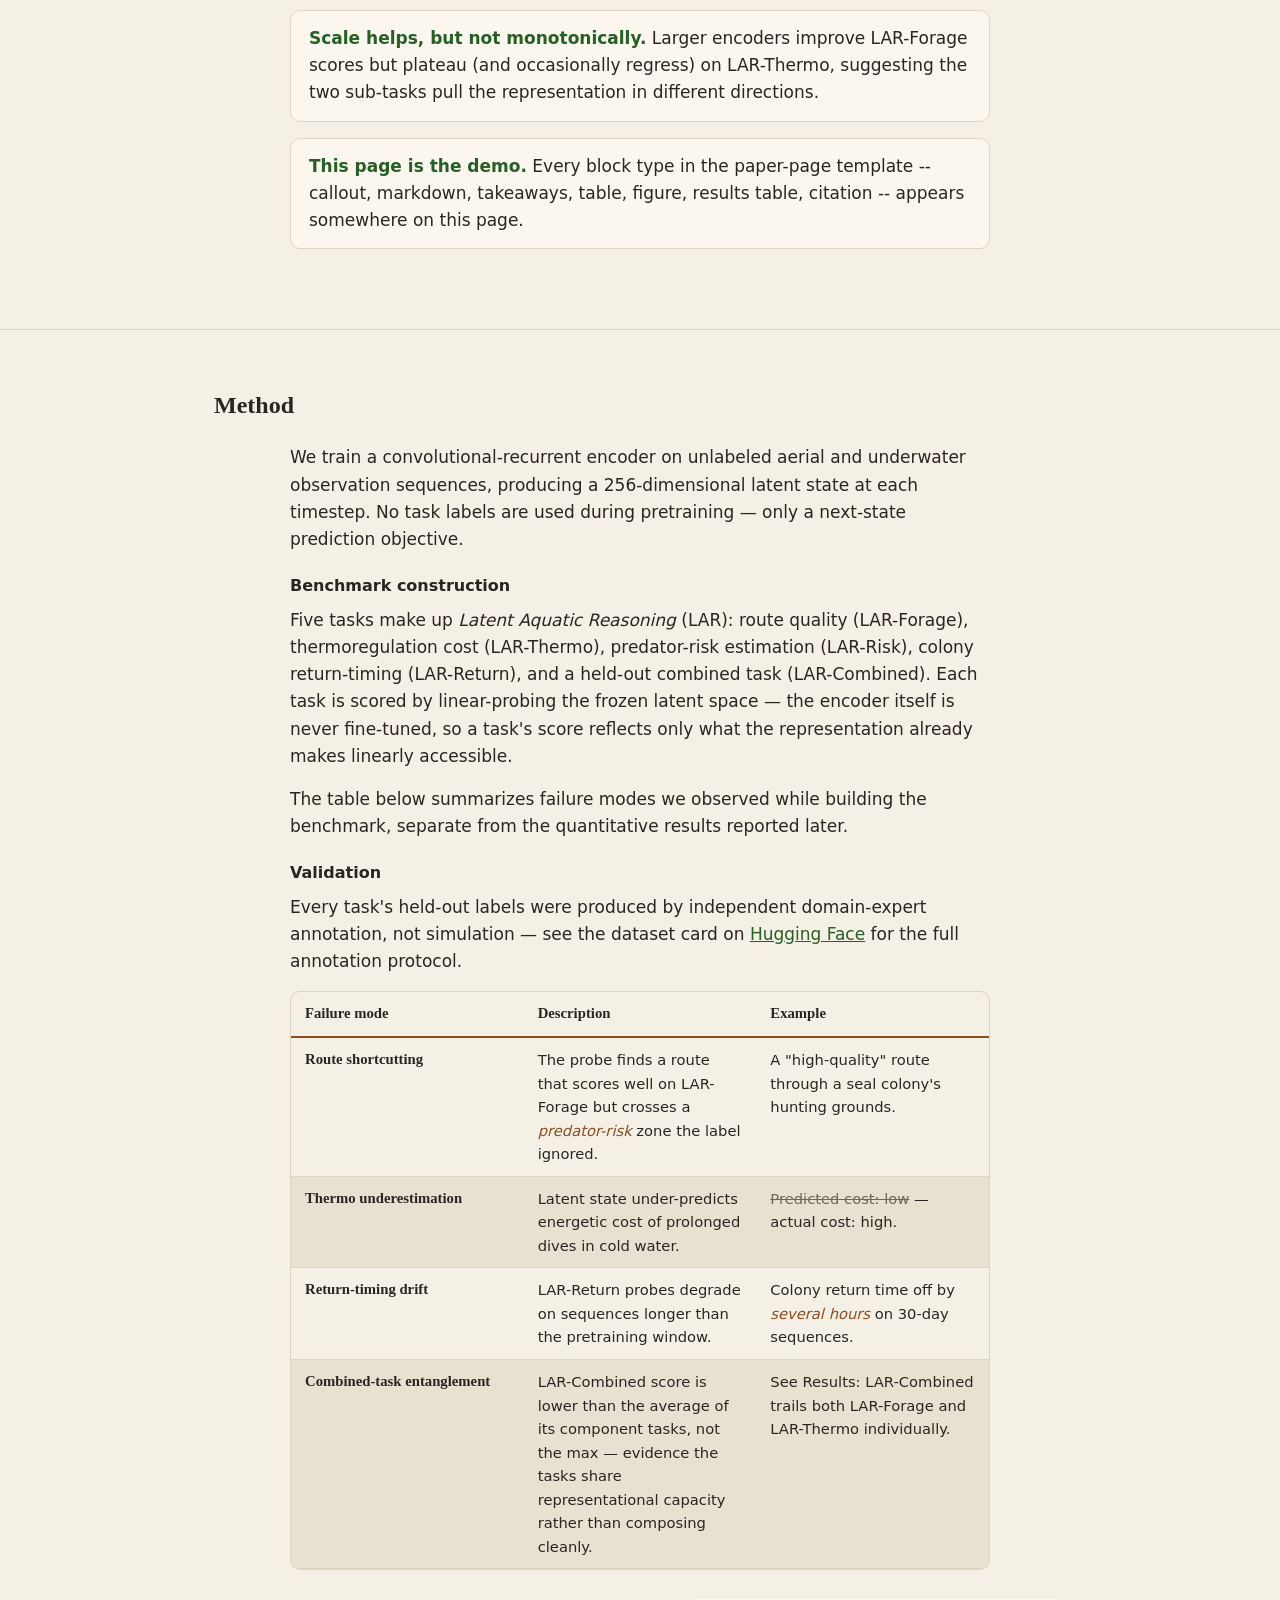
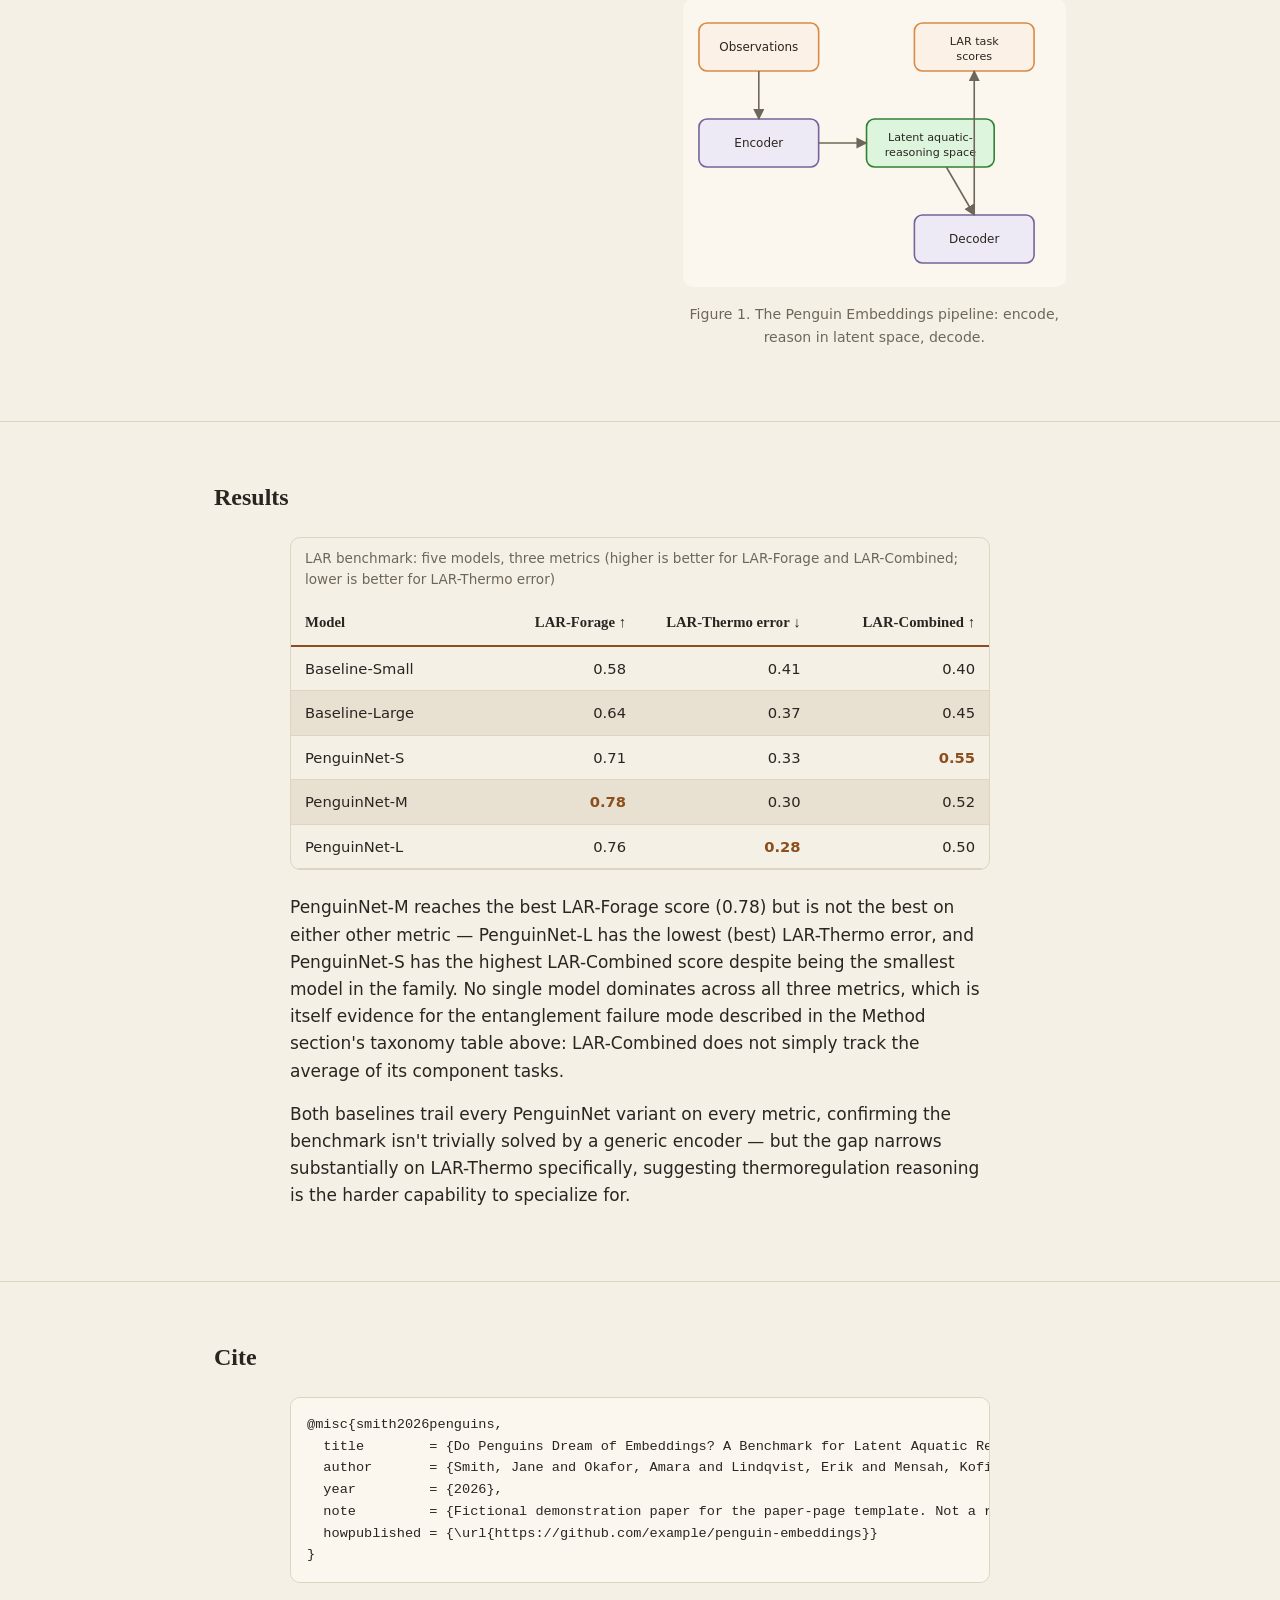
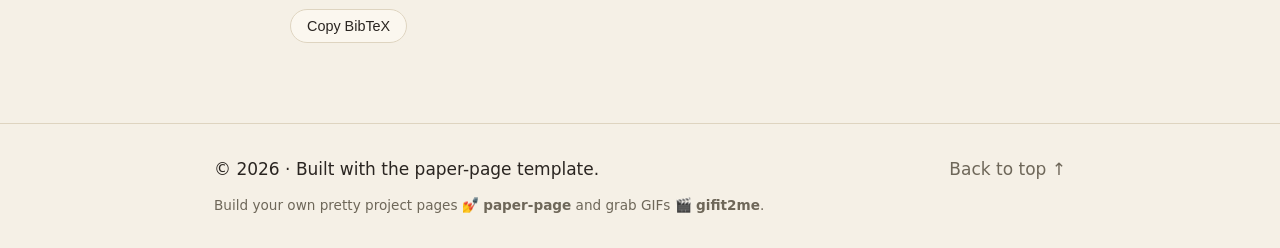
==== commit effb575f: "Update footer credit copy with emoji Co-Authored-By: Claude Sonnet 5 <noreply@anthropic.com>" ====
--- a/index.html
+++ b/index.html
@@ -103,9 +103,9 @@
   </div>
   <div class="wrap footer-credit">
     <p>
-      Build your own pretty project pages
+      Build your own pretty project pages 💅
       <a href="https://github.com/FJFehr/paper-page"><strong>paper-page</strong></a>
-      and grabbing GIFs!
+      and grab GIFs 🎬
       <a href="https://github.com/FJFehr/gifit2me"><strong>gifit2me</strong></a>.
     </p>
   </div>
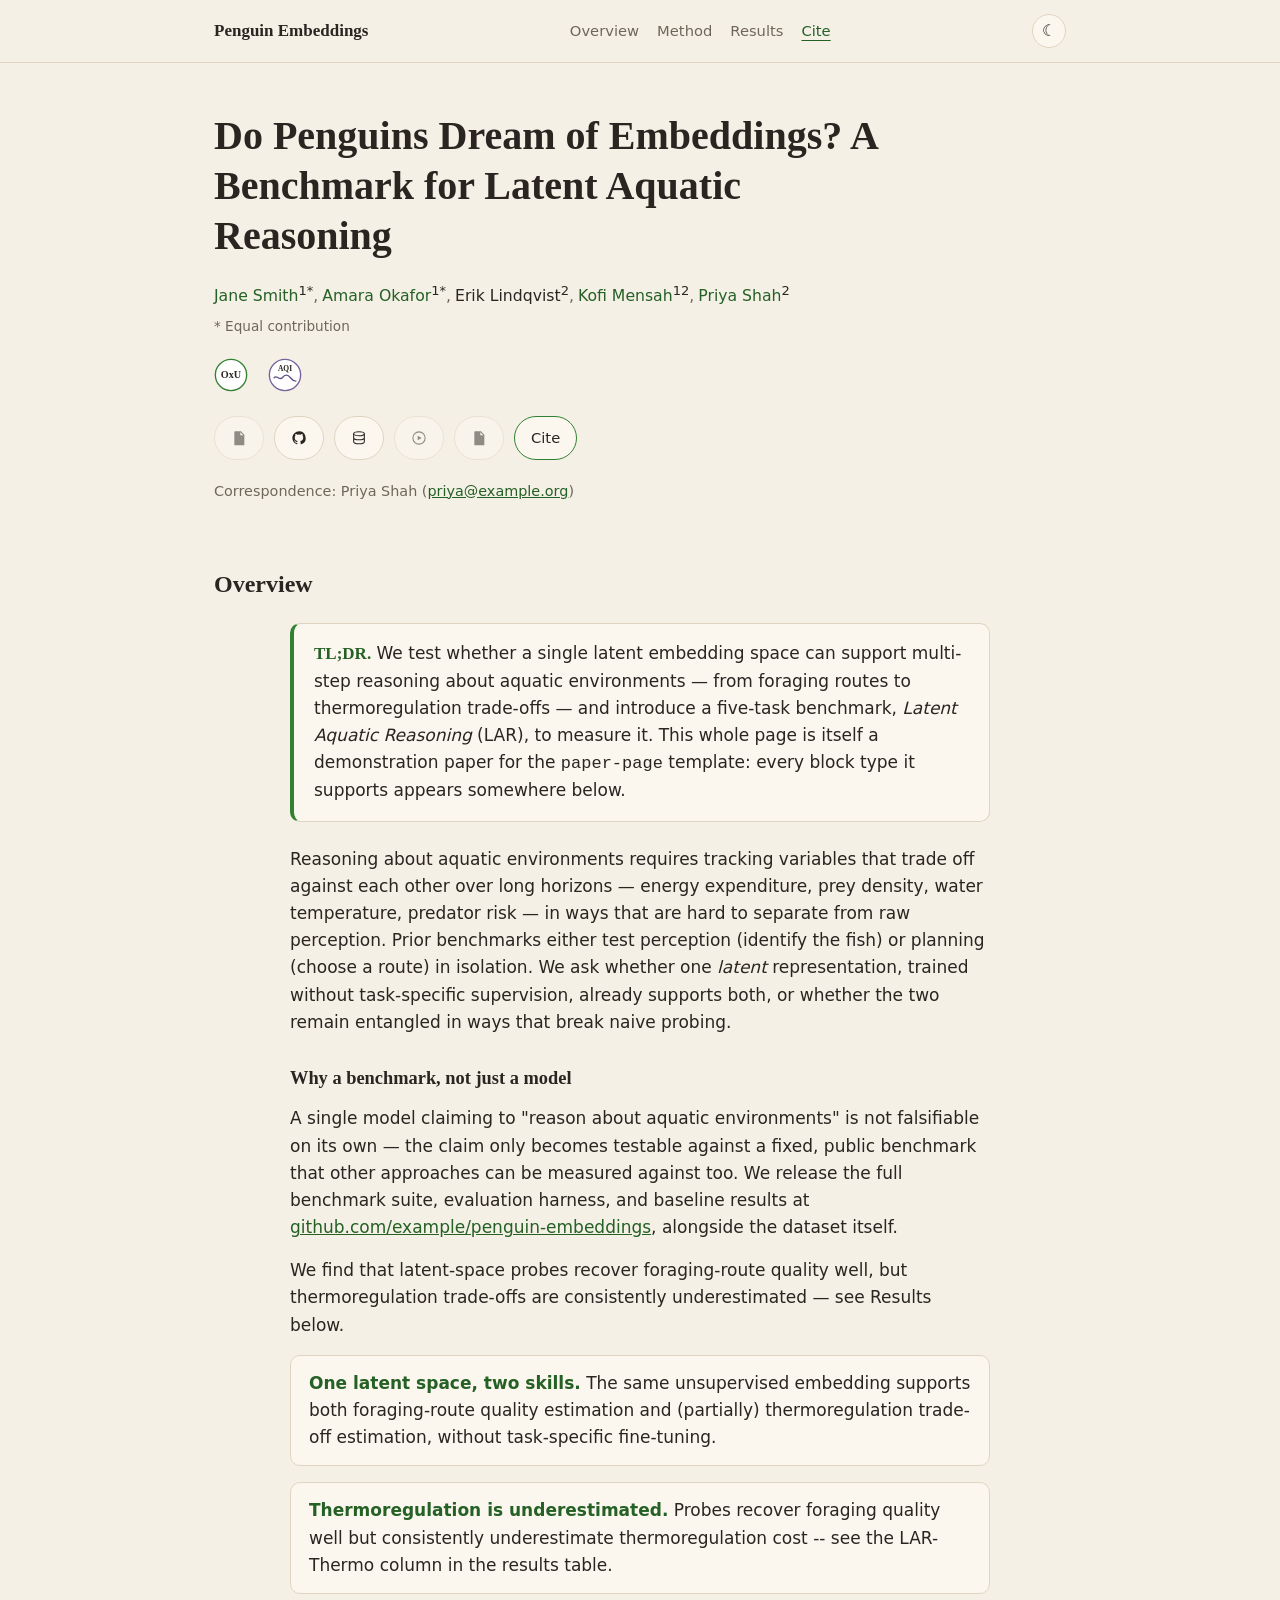
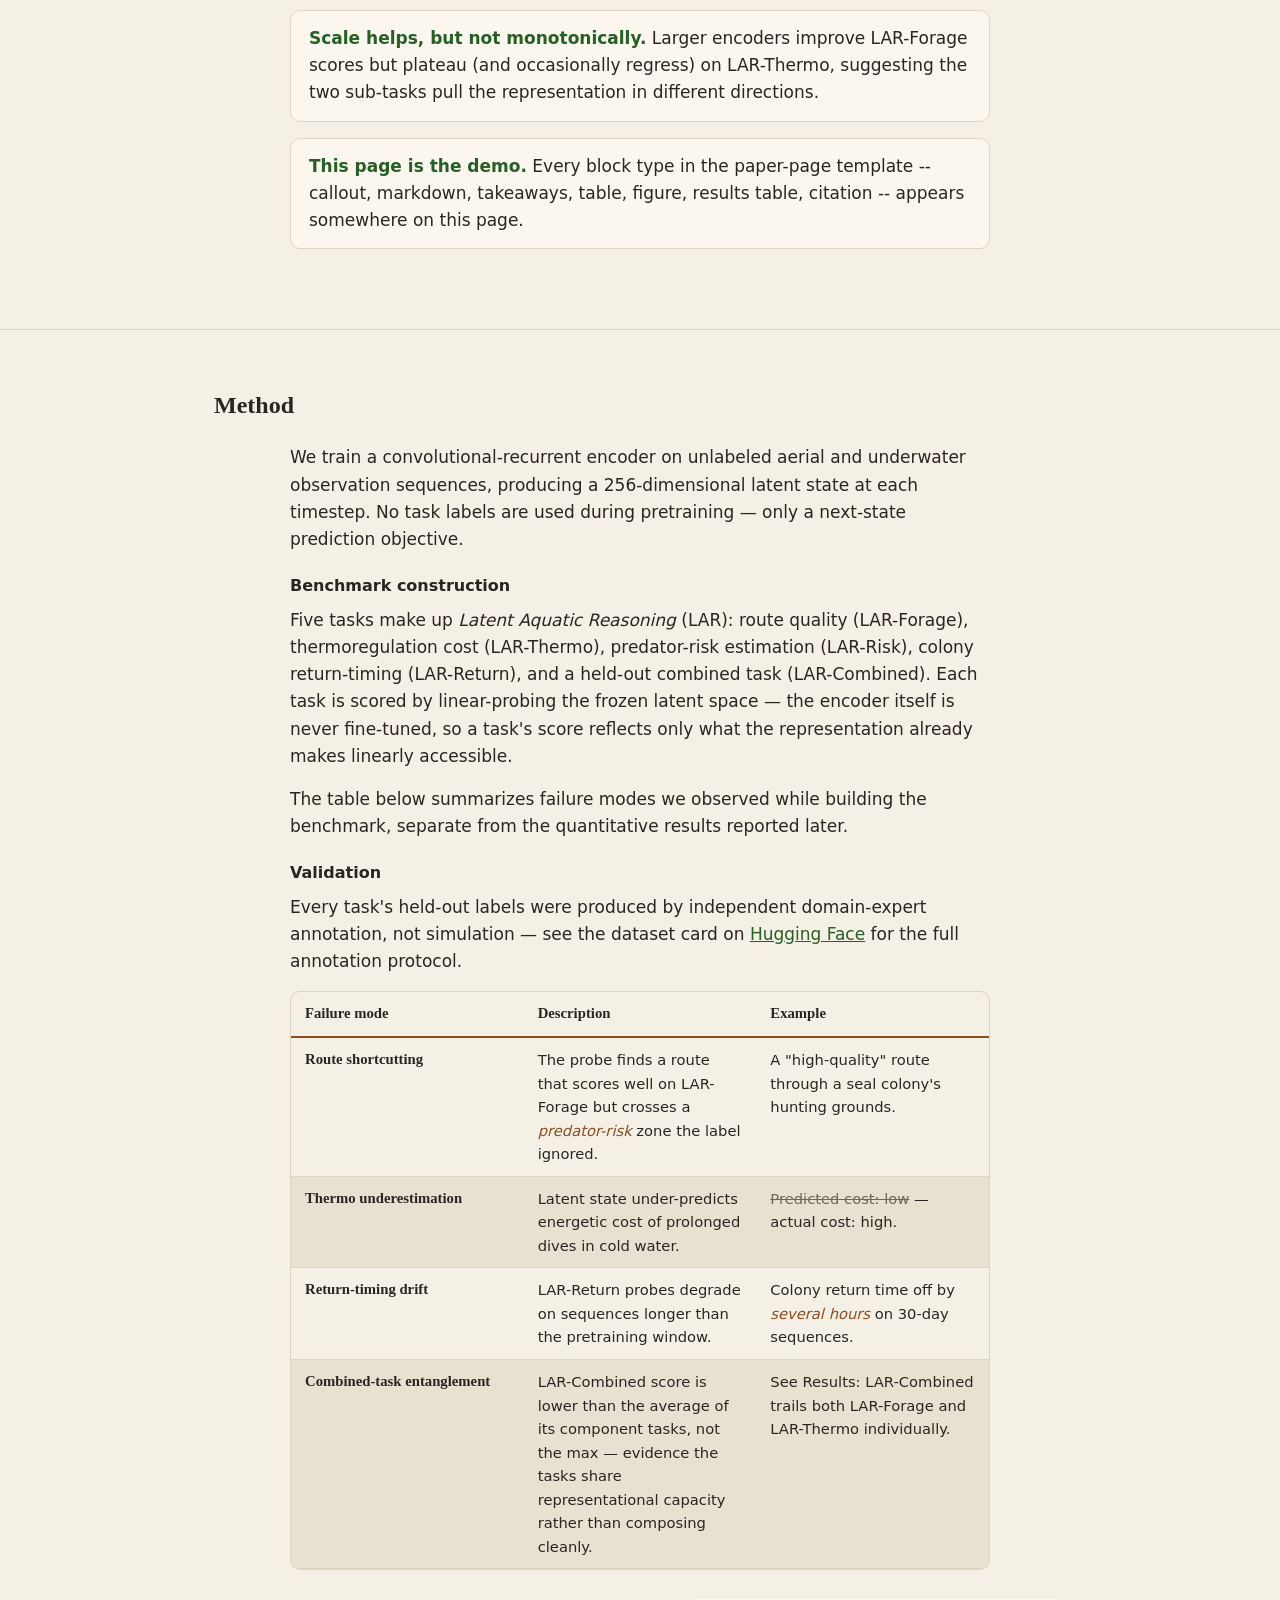
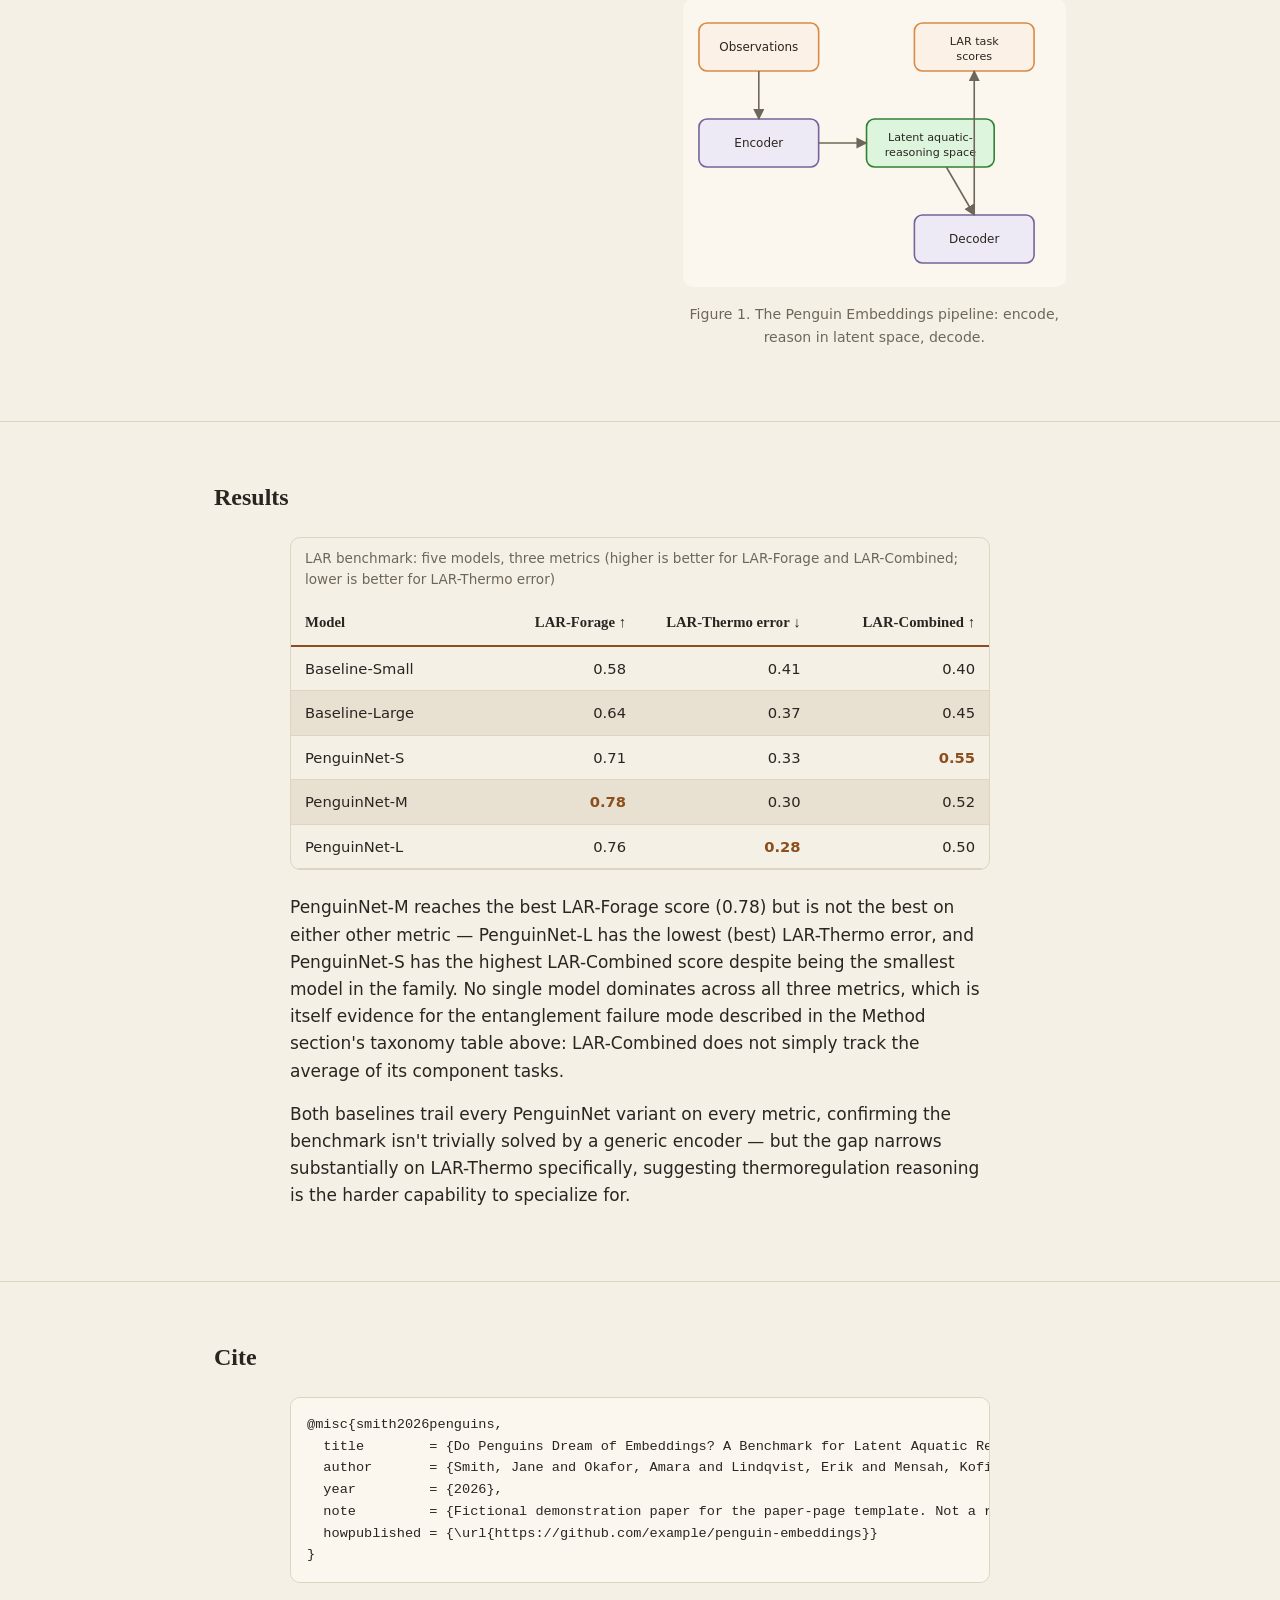
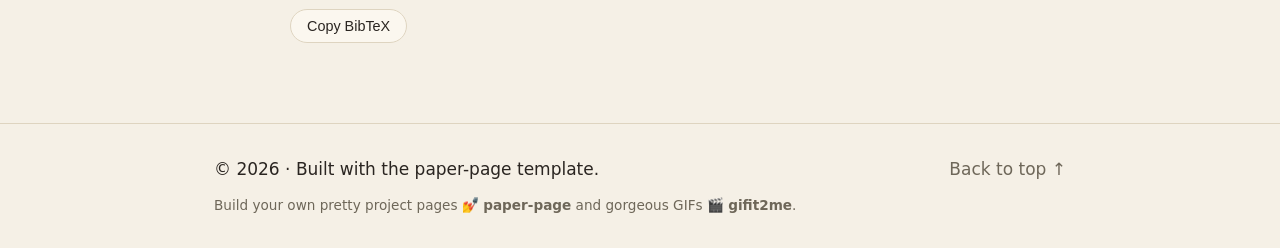
==== commit 268c9657: "Change footer copy to "gorgeous GIFs" Co-Authored-By: Claude Sonnet 5 <noreply@anthropic.com>" ====
--- a/index.html
+++ b/index.html
@@ -105,7 +105,7 @@
     <p>
       Build your own pretty project pages 💅
       <a href="https://github.com/FJFehr/paper-page"><strong>paper-page</strong></a>
-      and grab GIFs 🎬
+      and gorgeous GIFs 🎬
       <a href="https://github.com/FJFehr/gifit2me"><strong>gifit2me</strong></a>.
     </p>
   </div>
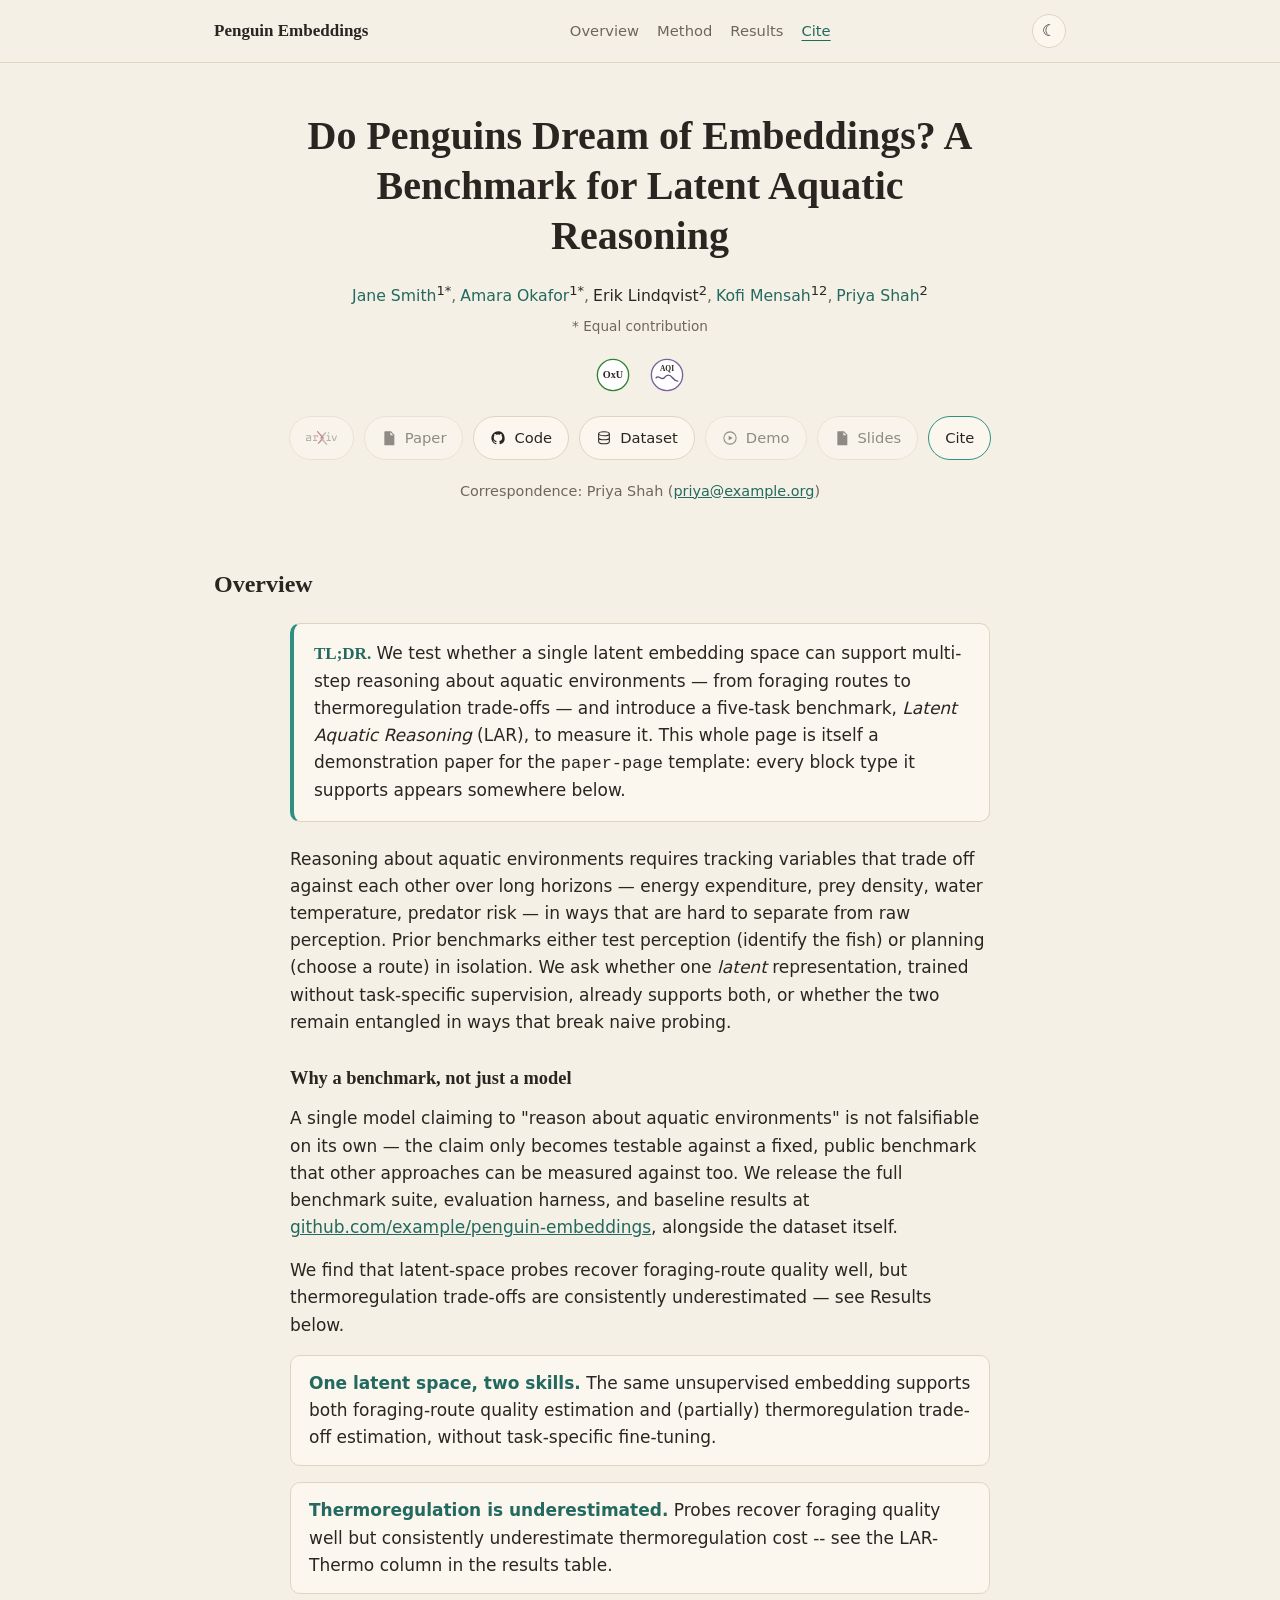
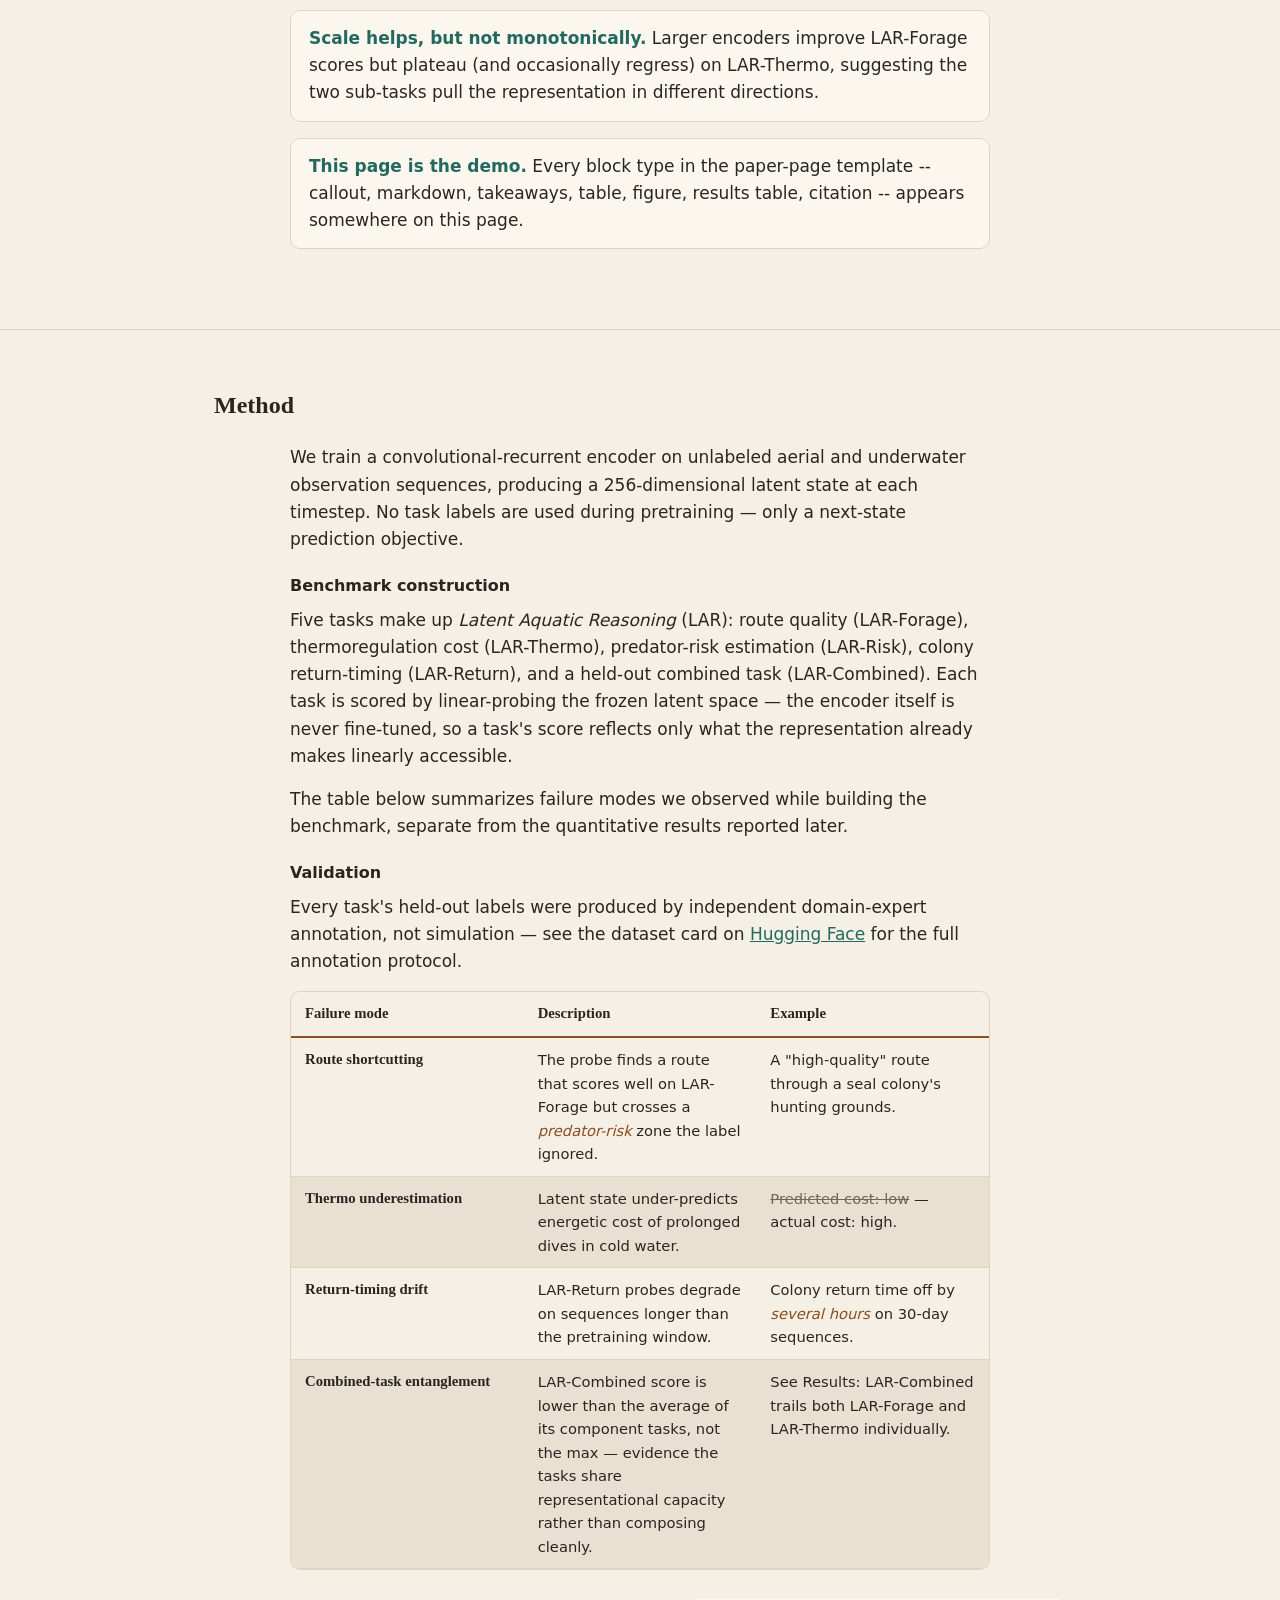
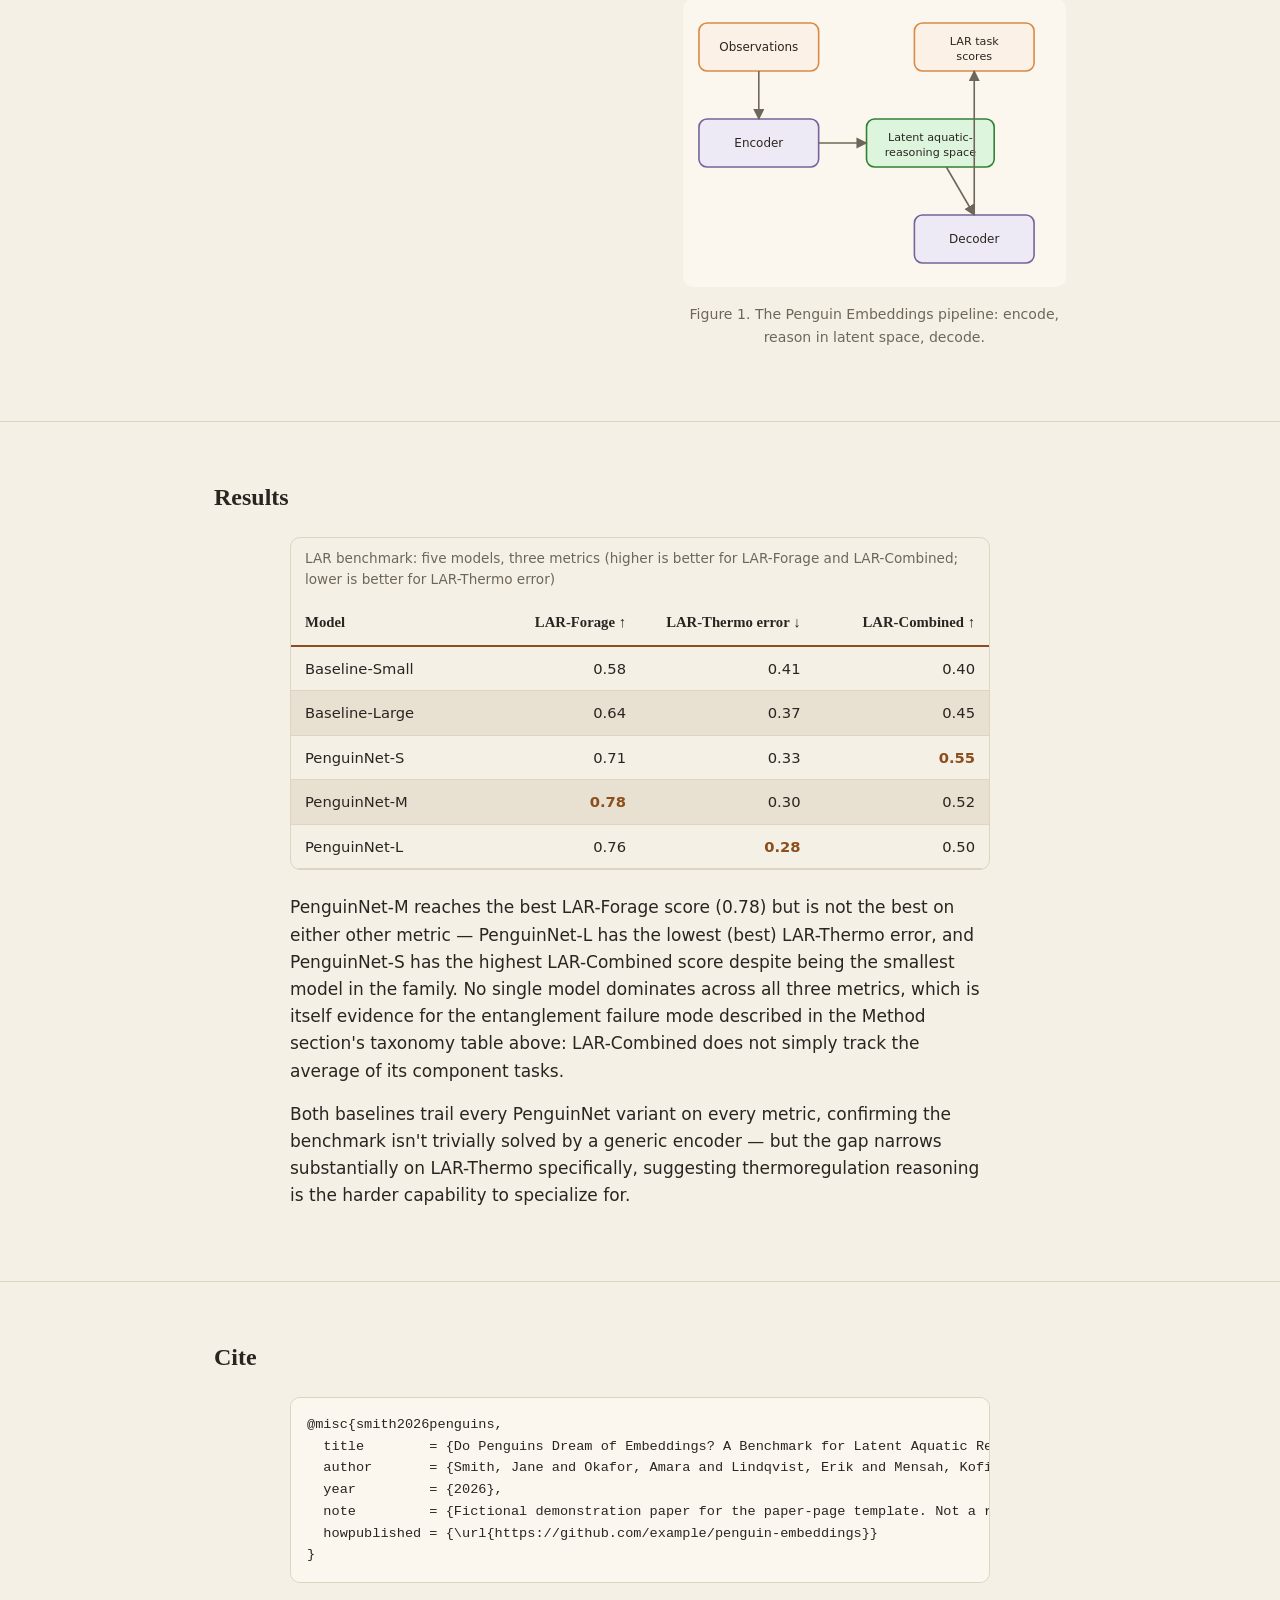
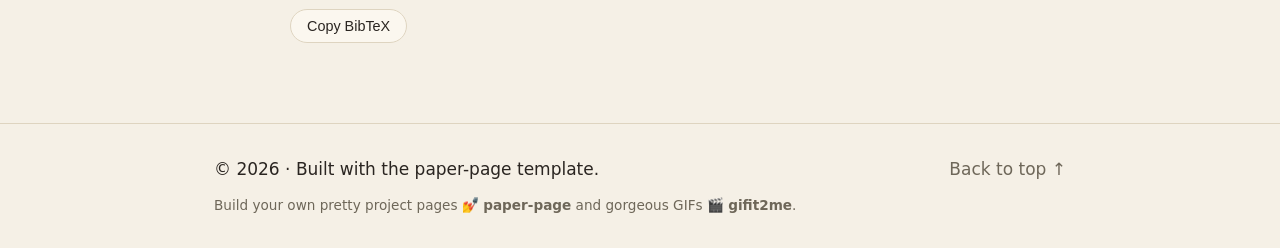
==== commit 6246b17f: "Add teal palette (#2F8F82) and make it the default for new projects" ====
--- a/index.html
+++ b/index.html
@@ -16,6 +16,7 @@
      see docs/01-principles.md #2 and tasks/00-overview.md's "out of
      scope" note. scripts/build.py (future) removes this duplication.
      ============================================================ -->
+<!-- meta:start (scripts/setup.py replaces everything up to meta:end) -->
 <title>Do Penguins Dream of Embeddings? A Benchmark for Latent Aquatic Reasoning</title>
 <meta name="description" content="A benchmark and template demonstration paper testing whether latent embeddings support aquatic reasoning tasks, used here to exercise every block type in the paper-page template.">
 <link rel="canonical" href="TODO">
@@ -37,6 +38,7 @@
 <meta name="citation_author" content="Lindqvist, Erik">
 <meta name="citation_author" content="Mensah, Kofi">
 <meta name="citation_author" content="Shah, Priya">
+<!-- meta:end -->
 
 <link rel="stylesheet" href="template/css/style.css">
 
@@ -58,7 +60,7 @@
       var stored = localStorage.getItem("theme");
       var mode = stored || (window.matchMedia("(prefers-color-scheme: dark)").matches ? "dark" : "light");
       document.documentElement.setAttribute("data-theme", mode);
-      if (typeof applyTheme === "function") applyTheme({ palette: "sage", overrides: {} }, mode);
+      if (typeof applyTheme === "function") applyTheme({ palette: "teal", overrides: {} }, mode);
     } catch (e) {
       /* localStorage/matchMedia unavailable -- default light stylesheet applies. */
     }
--- a/template/css/style.css
+++ b/template/css/style.css
@@ -6,7 +6,7 @@
    those properties at runtime from project.yaml's theme: block (see
    tasks/03-engine-js-foundation.md) -- the literal values in :root and
    [data-theme="dark"] below are only the no-JS fallback (same convention as
-   when-rubrics-fail/legal-reward-bench). They default to the "sage" named
+   when-rubrics-fail/legal-reward-bench). They default to the "teal" named
    palette (template/js/palettes.js) so a JS-disabled visitor still sees a
    coherent, on-brand page rather than unstyled HTML.
    ============================================================================ */
@@ -25,11 +25,11 @@
   --color-text-muted: #6E6759;
   --color-border: #DED4C0;
   --color-rule: #C9BC9E;
-  --color-link: #256025;
-  --color-link-hover: #16350F;
-  --color-focus: #256025;
-
-  --green-dark: #328132;   --green-mid: #61CA53;   --green-light: #DCF5DC;   --green-text: #256025;
+  --color-link: #23695F;
+  --color-link-hover: #123F39;
+  --color-focus: #23695F;
+
+  --green-dark: #2F8F82;   --green-mid: #5CC2B3;   --green-light: #DAF1EC;   --green-text: #23695F;
   --purple-dark: #75639B;  --purple-mid: #B7A9D6;  --purple-light: #EEEAF5;  --purple-text: #5F5085;
   --orange-dark: #D98A45;  --orange-mid: #F1C38F;  --orange-light: #FBF1E6;  --orange-text: #8C4E1C;
 
@@ -53,11 +53,11 @@
   --color-text-muted: #A79C8A;
   --color-border: #3A332B;
   --color-rule: #453D33;
-  --color-link: #6E9C64;
-  --color-link-hover: #86B77B;
-  --color-focus: #6E9C64;
-
-  --green-dark: #61CA53;   --green-mid: #61CA53;   --green-light: #26301F;   --green-text: #6E9C64;
+  --color-link: #6FAFA5;
+  --color-link-hover: #8ED3C8;
+  --color-focus: #6FAFA5;
+
+  --green-dark: #5CC2B3;   --green-mid: #5CC2B3;   --green-light: #1C2D2A;   --green-text: #6FAFA5;
   --purple-dark: #B7A9D6;  --purple-mid: #B7A9D6;  --purple-light: #2A2733;  --purple-text: #C6BADF;
   --orange-dark: #D98A45;  --orange-mid: #F1C38F;  --orange-light: #332822;  --orange-text: #E2A468;
 }
@@ -122,12 +122,12 @@
 /* ----------------------------------------------------------------------
    HERO
    ---------------------------------------------------------------------- */
-.hero { padding: 48px 0 40px; }
+.hero { padding: 48px 0 40px; text-align: center; }
 #hero-title {
   font-family: var(--font-serif); font-size: var(--font-size-hero-title);
-  line-height: 1.25; max-width: var(--prose-width); margin: 0 0 20px;
-}
-#author-list { list-style: none; margin: 0 0 8px; padding: 0; display: flex; flex-wrap: wrap; gap: 0 4px; }
+  line-height: 1.25; max-width: var(--prose-width); margin: 0 auto 20px;
+}
+#author-list { list-style: none; margin: 0 0 8px; padding: 0; display: flex; flex-wrap: wrap; justify-content: center; gap: 0 4px; }
 .author { font-size: 0.98rem; }
 .author a { text-decoration: none; }
 .author a:hover { text-decoration: underline; }
@@ -135,11 +135,11 @@
 .author-sep { color: var(--color-text-muted); }
 #equal-contribution-note { font-size: 0.85rem; color: var(--color-text-muted); margin: 0 0 20px; }
 
-#affiliation-logos { display: flex; align-items: center; gap: 20px; margin: 4px 0 24px; flex-wrap: wrap; }
+#affiliation-logos { display: flex; align-items: center; justify-content: center; gap: 20px; margin: 4px 0 24px; flex-wrap: wrap; }
 #affiliation-logos img { height: 34px; width: auto; }
 [data-theme="dark"] #affiliation-logos img.affiliation-logo-invert { filter: invert(1) brightness(1.6); }
 
-#resource-buttons { display: flex; flex-wrap: wrap; gap: 10px; margin-bottom: 20px; }
+#resource-buttons { display: flex; flex-wrap: wrap; justify-content: center; gap: 10px; margin-bottom: 20px; }
 .btn {
   display: inline-flex; align-items: center; gap: 8px;
   padding: 9px 16px; border-radius: var(--radius-pill);
